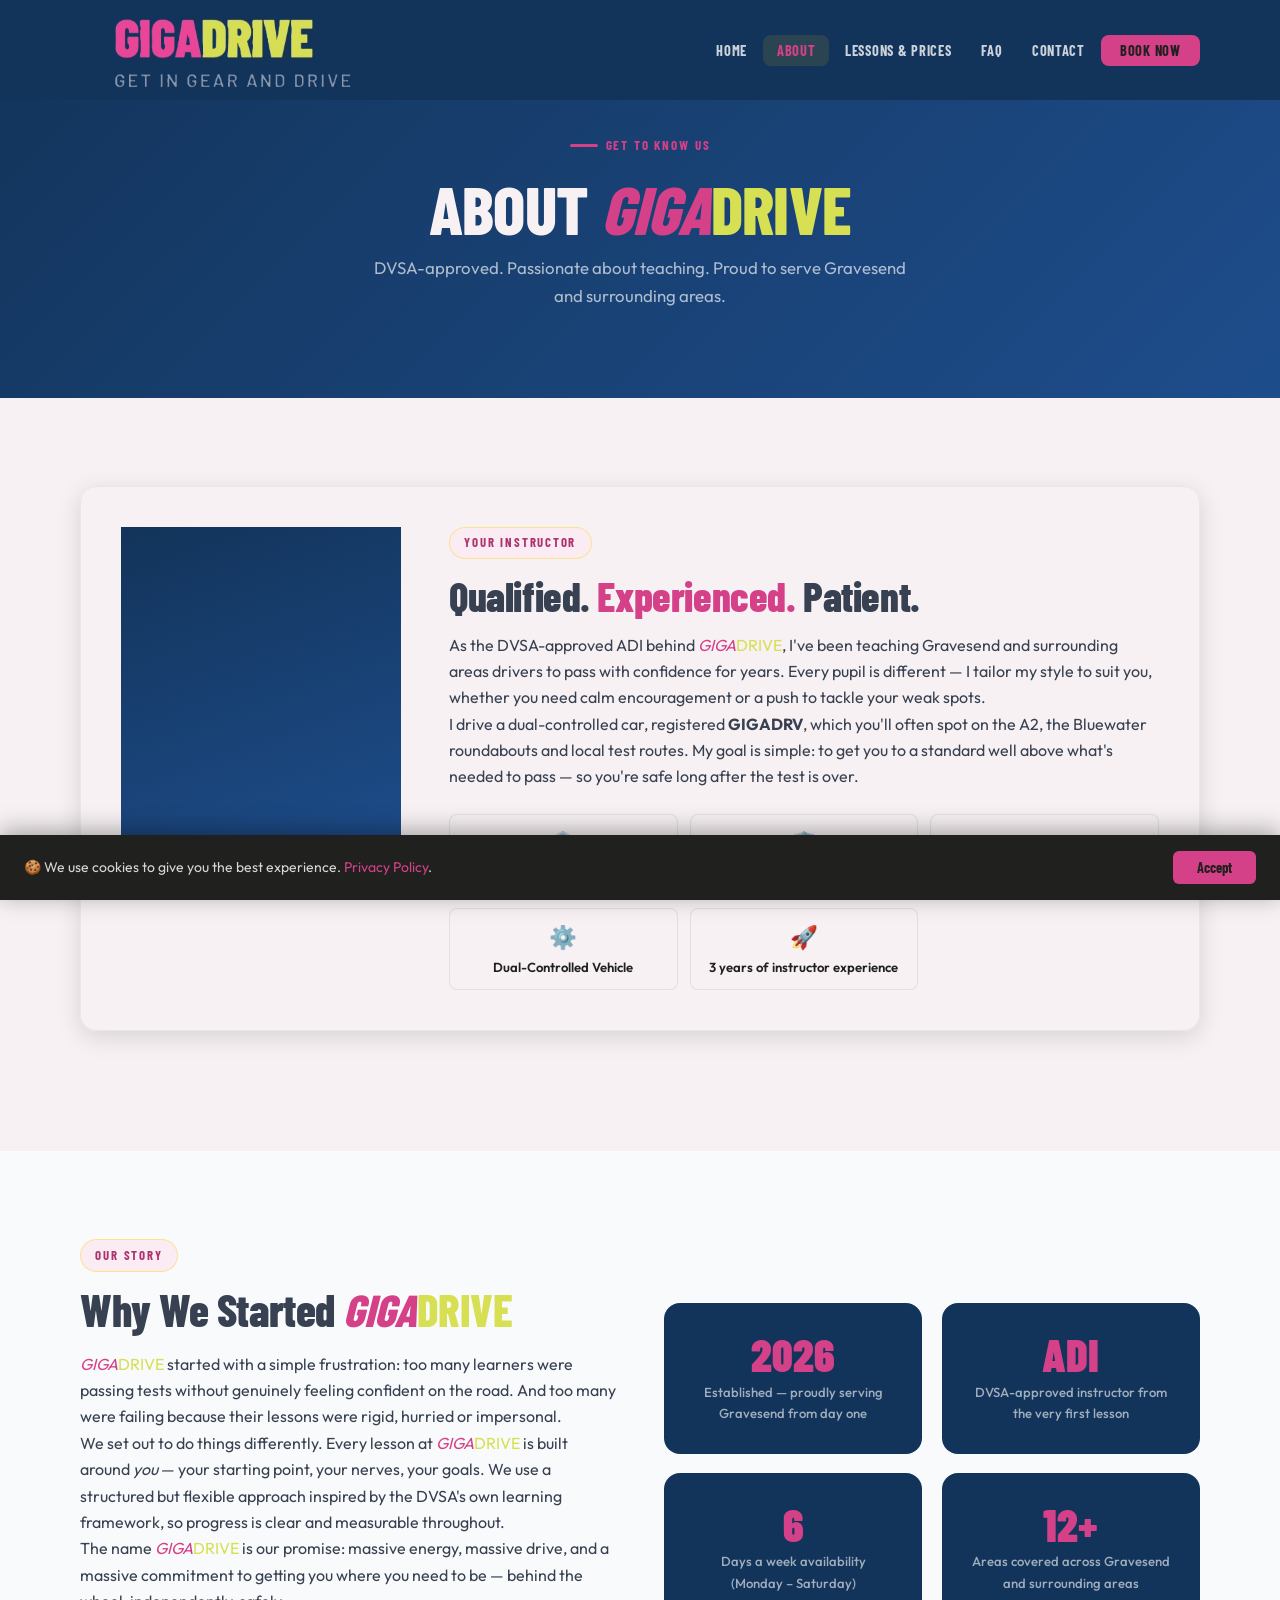
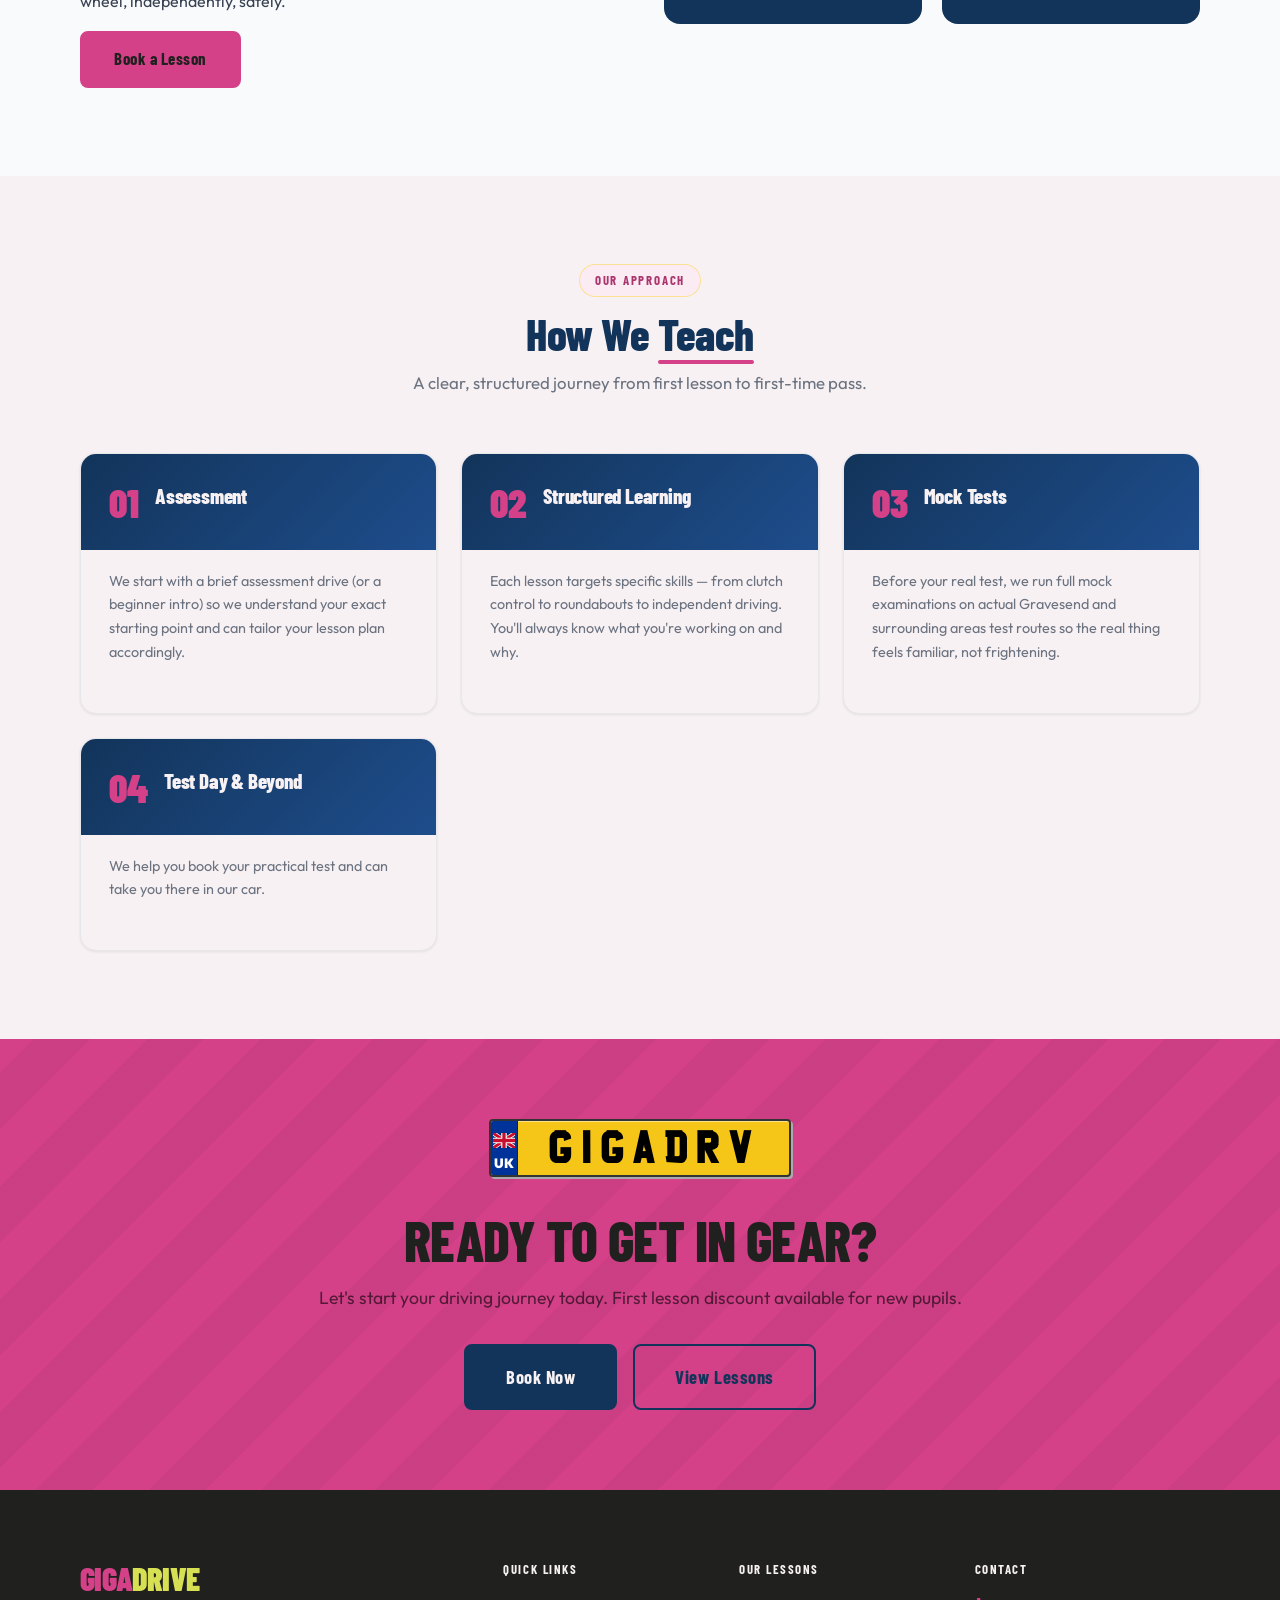
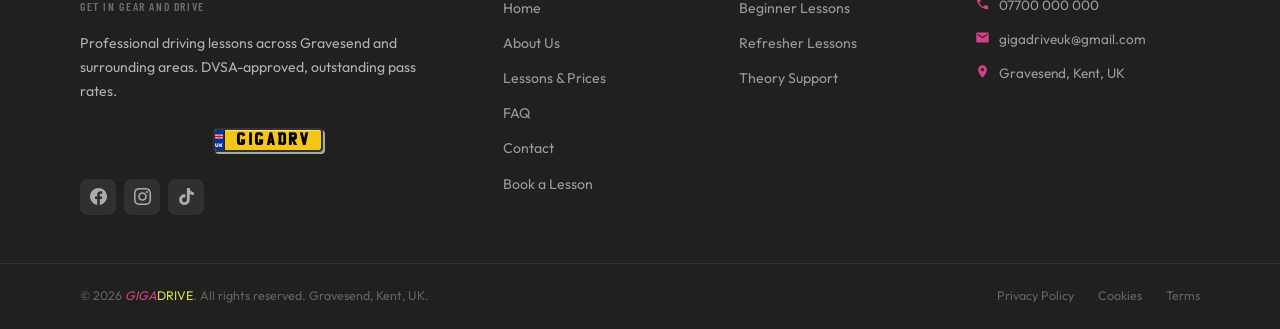
==== about.html @ 9de572c6 "Update OG image and refresh brand variables Replace the site's Open Graph image with a new square lo" ====
<!DOCTYPE html>
<html lang="en-GB">
<head>
  <meta charset="UTF-8" />
  <meta name="viewport" content="width=device-width, initial-scale=1.0" />
  <meta name="description" content="About GIGADRIVE — meet your DVSA-approved driving instructor and discover our patient, personalised approach to lessons across Gravesend and surrounding areas." />
  <meta property="og:type"        content="website" />
  <meta property="og:title"       content="Meet Your Driving Instructor | GIGADRIVE" />
  <meta property="og:description" content="Meet your DVSA-approved driving instructor and learn about our patient, personalised approach to lessons across Gravesend and surrounding areas." />
  <meta property="og:image"       content="https://www.gigadrive.co.uk/images/Open-Graph_2-Square Logo.jpg" />
  <meta property="og:url"         content="https://www.gigadrive.co.uk/about.html" />
  <meta name="twitter:card"       content="summary_large_image" />
  <title>Meet Your Driving Instructor | GIGADRIVE</title>
  <link rel="icon" type="image/x-icon" href="images/GD_32x32.ico" />
  <link rel="stylesheet" href="css/variables.css" />
  <link rel="stylesheet" href="css/fonts.css" />
  <link rel="stylesheet" href="css/style.css" />
  <script type="application/ld+json">
  {
    "@context": "https://schema.org",
    "@type": "LocalBusiness",
    "@id": "https://www.gigadrive.co.uk/#business",
    "name": "GIGADRIVE",
    "url": "https://www.gigadrive.co.uk",
    "mainEntityOfPage": "https://www.gigadrive.co.uk/about.html",
    "description": "DVSA-approved driving lessons across Gravesend and surrounding areas.",
    "logo": "https://www.gigadrive.co.uk/images/logo3.png",
    "image": "https://www.gigadrive.co.uk/images/og-image.jpg",
    "telephone": "+447700000000",
    "email": "gigadriveuk@gmail.com",
    "address": {
      "@type": "PostalAddress",
      "addressLocality": "Gravesend",
      "addressRegion": "Kent",
      "addressCountry": "GB"
    },
    "areaServed": [
      "Gravesend", "Northfleet", "Swanscombe", "Ebbsfleet", "Dartford",
      "Longfield", "Meopham", "Cobham", "Higham", "Strood", "Rochester", "Chatham"
    ],
    "sameAs": [
      "https://www.facebook.com/GIGADRIVEUK",
      "https://www.instagram.com/GIGADRIVEUK",
      "https://www.tiktok.com/@GIGADRIVEUK"
    ]
  }
  </script>
</head>
<body>

<!-- NAVIGATION -->
<div id="site-header"></div>

<!-- PAGE HERO -->
<section class="page-hero" aria-labelledby="page-h1">
  <div class="wrap page-hero-inner">
    <div class="hero-eyebrow">Get To Know Us</div>
    <h1 id="page-h1">About <em class="accent">GIGA</em><span class="drive">DRIVE</span></h1>
    <p class="page-hero-sub">DVSA-approved. Passionate about teaching. Proud to serve Gravesend and surrounding areas.</p>
  </div>
</section>

<!-- INSTRUCTOR SECTION -->
<section class="section" aria-labelledby="instructor-h2">
  <div class="wrap">
    <div class="instructor-card reveal">

      <!-- Photo placeholder — replace src with your actual photo -->
      <div class="instructor-photo">
        <img src="images/profilepicture.jpg" alt="GIGADRIVE instructor" onerror="this.style.display='none'" />
        <!-- <div class="instructor-photo-placeholder" aria-hidden="true">
          <svg viewBox="0 0 24 24"><path d="M12 12c2.21 0 4-1.79 4-4s-1.79-4-4-4-4 1.79-4 4 1.79 4 4 4zm0 2c-2.67 0-8 1.34-8 4v2h16v-2c0-2.66-5.33-4-8-4z"/></svg>
        </div> -->
      </div>

      <div class="instructor-copy">
        <div class="section-label">Your Instructor</div>
        <h2 id="instructor-h2">Qualified. <span class="accent">Experienced.</span> Patient.</h2>
        <p>
          As the DVSA-approved ADI behind <em class="accent">GIGA</em><span class="drive">DRIVE</span>, I've been teaching Gravesend and surrounding areas drivers
          to pass with confidence for years. Every pupil is different — I tailor my style
          to suit you, whether you need calm encouragement or a push to tackle your weak spots.
        </p>
        <p>
          I drive a dual-controlled car, registered <strong>GIGADRV</strong>, which you'll often
          spot on the A2, the Bluewater roundabouts and local test routes. My goal is simple:
          to get you to a standard well above what's needed to pass — so you're safe long after
          the test is over.
        </p>

        <div class="quals-grid">
          <div class="qual-badge">
            <span class="qual-icon">🏛️</span>
            <span>DVSA Registered ADI</span>
          </div>
          <div class="qual-badge">
            <span class="qual-icon">🛡️</span>
            <span>Enhanced DBS Checked</span>
          </div>
          <div class="qual-badge">
            <span class="qual-icon">🚗</span>
            <span>Manual Lessons</span>
          </div>
          <div class="qual-badge">
            <span class="qual-icon">⚙️</span>
            <span>Dual-Controlled Vehicle</span>
          </div>
          <div class="qual-badge">
            <span class="qual-icon">🚀</span>
            <span>3 years of instructor experience</span>
          </div>
        </div>
      </div>

    </div>
  </div>
</section>

<!-- OUR STORY -->
<section class="section section--alt" aria-labelledby="story-h2">
  <div class="wrap story-grid">

    <div class="story-copy reveal">
      <div class="section-label">Our Story</div>
      <h2 id="story-h2">Why We Started <span class="ul"><em class="accent">GIGA</em><span class="drive">DRIVE</span></span></h2>
      <p>
        <em class="accent">GIGA</em><span class="drive">DRIVE</span> started with a simple frustration: too many learners were passing tests
        without genuinely feeling confident on the road. And too many were failing because
        their lessons were rigid, hurried or impersonal.
      </p>
      <p>
        We set out to do things differently. Every lesson at <em class="accent">GIGA</em><span class="drive">DRIVE</span> is built around
        <em>you</em> — your starting point, your nerves, your goals. We use a structured
        but flexible approach inspired by the DVSA's own learning framework, so progress
        is clear and measurable throughout.
      </p>
      <p>
        The name <em class="accent">GIGA</em><span class="drive">DRIVE</span> is our promise: massive energy, massive drive, and a massive
        commitment to getting you where you need to be — behind the wheel, independently,
        safely.
      </p>
      <a href="contact.html" class="btn btn-accent" style="margin-top:1rem;">Book a Lesson</a>
    </div>

    <div class="story-stats reveal">
      <div class="stat-item">
        <div class="stat-num">2026</div>
        <div class="stat-lbl">Established — proudly serving Gravesend from day one</div>
      </div>
      <div class="stat-item">
        <div class="stat-num">ADI</div>
        <div class="stat-lbl">DVSA-approved instructor from the very first lesson</div>
      </div>
      <div class="stat-item">
        <div class="stat-num">6</div>
        <div class="stat-lbl">Days a week availability</div>
        <div class="stat-lbl">(Monday – Saturday)</div>
      </div>
      <div class="stat-item">
        <div class="stat-num">12+</div>
        <div class="stat-lbl">Areas covered across Gravesend and surrounding areas</div>
      </div>
    </div>

  </div>
</section>

<!-- APPROACH -->
<section class="section" aria-labelledby="approach-h2">
  <div class="wrap">
    <div class="section-head">
      <div class="section-label">Our Approach</div>
      <h2 class="section-title" id="approach-h2">How We <span class="ul">Teach</span></h2>
      <p class="section-sub">A clear, structured journey from first lesson to first-time pass.</p>
    </div>

    <div class="cards-grid">
      <div class="card reveal">
        <div class="card-top">
          <div class="card-num">01</div>
          <h3>Assessment</h3>
        </div>
        <div class="card-body">
          <p>We start with a brief assessment drive (or a beginner intro) so we understand your exact starting point and can tailor your lesson plan accordingly.</p>
        </div>
      </div>
      <div class="card reveal">
        <div class="card-top">
          <div class="card-num">02</div>
          <h3>Structured Learning</h3>
        </div>
        <div class="card-body">
          <p>Each lesson targets specific skills — from clutch control to roundabouts to independent driving. You'll always know what you're working on and why.</p>
        </div>
      </div>
      <div class="card reveal">
        <div class="card-top">
          <div class="card-num">03</div>
          <h3>Mock Tests</h3>
        </div>
        <div class="card-body">
          <p>Before your real test, we run full mock examinations on actual Gravesend and surrounding areas test routes so the real thing feels familiar, not frightening.</p>
        </div>
      </div>
      <div class="card reveal">
        <div class="card-top">
          <div class="card-num">04</div>
          <h3>Test Day &amp; Beyond</h3>
        </div>
        <div class="card-body">
          <p>We help you book your practical test and can take you there in our car.</p>
        </div>
      </div>
    </div>
  </div>
</section>

<!-- CTA BAND -->
<section class="cta-band" aria-labelledby="cta-h2">
  <div class="wrap cta-band-inner">
    <div class="cta-band-plate">
      <div class="plate plate--lg" aria-label="GIGADRV"><span class="plate-num">GIGADRV</span></div>
    </div>
    <h2 id="cta-h2">Ready to Get In Gear?</h2>
    <p>Let's start your driving journey today. First lesson discount available for new pupils.</p>
    <div class="cta-band-actions">
      <a href="contact.html" class="btn btn-primary btn-lg">Book Now</a>
      <a href="lessons.html" class="btn btn-outline-dark btn-lg">View Lessons</a>
    </div>
  </div>
</section>

<!-- FOOTER -->
<div id="site-footer"></div>

<script src="js/shared-layout.js"></script>
<script src="js/main.js"></script>
</body>
</html>
---- css/variables.css ----
/* ================================================================
   GIGADRIVE — THEME CONFIGURATION
   ================================================================
   ✏️  TO CHANGE THE COLOUR SCHEME: edit the values in :root below.
   🖼️  TO ADD A LOGO: see the LOGO section — drop your file into
       images/ and update the <img> src in each HTML page.
   Two ready-made alternate themes are commented out at the bottom.
   ================================================================ */

/* ================================================================
   BRAND PALETTE  —  from client consultation
   ================================================================
   Primary Colours 
   Hot Pink      #d44189   PANTONE 213 C
   Navy Blue     #12345a   PANTONE 295 C
   Chartreuse    #d7df52   PANTONE 389 C
   
   Secondary Colours
   Pink          #d283a8   PANTONE 680 C
   Orange        #ee7530   PANTONE 1655 C
   Aqua          #6dd1e3   PANTONE 305 C
   Black         #20201e   PANTONE Black 7 C
   White         #f7f1f3   PANTONE 11-4201 TPG
   ================================================================ */

:root {
  --c-primary:        #12345A;   /* Midnight Navy — navbar, hero, dark sections, buttons, cards, forms, headings */
  --c-primary-mid:    #1E4D8C;   /* Mid Navy — hero slash, card gradient end, page-hero gradient end, btn hover */
  --c-primary-light:  #2468B0;   /* Light Navy — default links, form focus border, price card hover border */

  --c-accent:         #d44189;   /* Hot Pink "GIGA" — wordmarks, buttons, icons, badges, trust strip, CTA band, stats, checkmarks, hover colours */
  --c-accent-dark:    #AA346D;   /* Dark Pink — btn hover, link hover, section-label text, FAQ hover */
  --c-accent-pale:    #FBECF3;   /* Pale Pink — section-label bg, social hashtag block bg */

  --c-accent-2:       #d7df52;   /* Lime Yellow — "DRIVE" in nav & footer wordmarks only */
  --c-accent-2-dark:  #ACB242;   /* Dark Lime Yellow — reserved for future use */
  --c-accent-2-pale:  #FBFCEE;   /* Pale Lime Yellow — reserved for future use */

  --c-white:          #f7f1f3;   /* Warm White — body bg, text on dark sections, hero headings, form inputs, card backgrounds */
  --c-dark:           #20201e;   /* Charcoal Black — text on accent bg, icon fills, CTA heading, form input text, legal headings */
  --c-body:           #374151;   /* Slate Grey — default paragraph text, price list items, legal body copy */
  --c-muted:          #6B7280;   /* Cool Grey — subtitles, descriptions, placeholders, FAQ answers, testimonial location */
  --c-border:         #E5E7EB;   /* Silver — all card, input, table, FAQ and section divider borders */
  --c-surface:        #F9FAFB;   /* Ghost White — alternating section bg (section--alt), FAQ question hover */
  --c-surface-2:      #F0F2F5;   /* Off White — reserved, not currently used in style.css */

  --c-success:        #16A34A;   /* Emerald Green — price list feature checkmarks (✓) */
  --c-danger:         #DC2626;   /* Crimson Red — reserved, not currently used in style.css */

  /* Social brand colours */
  --c-facebook:       #1877F2;   /* .sc-facebook card hover border & shadow */
  --c-instagram:      #E1306C;   /* .sc-instagram card hover border & shadow */
  --c-tiktok:         #010101;   /* .sc-tiktok card (border overridden to #69C9D0 teal) */
  --c-youtube:        #FF0000;   /* .sc-youtube card hover border & shadow */
  --c-twitter:        #000000;   /* .sc-twitter card (border overridden to #555) */

  /* Both fonts are now loaded locally from css/fonts.css — no Google Fonts dependency. */

  /* ────────────────────────────────────────────────────────────
     TYPOGRAPHY
     Barlow Condensed: headings  — bold, punchy, modern
     Barlow:           body copy — clean and highly readable
     ──────────────────────────────────────────────────────────── */
  --font-head: 'Barlow Condensed', 'Impact', sans-serif;
  --font-body: 'Outfit', 'Segoe UI', sans-serif;

  /* ────────────────────────────────────────────────────────────
     LOGO CONFIGURATION
     1. Add your logo file to the images/ folder
     2. In each HTML file, replace the text logo block with:
        <img src="images/logo.svg" alt="GIGADRIVE" class="site-logo" />
     3. Adjust --logo-h below to fit your logo perfectly
     4. If you increase --logo-h, also increase --nav-h (in LAYOUT
        below) to match — otherwise the logo will be clipped by
        the navbar.
     Tip: SVG or PNG with transparent background works best.
     ──────────────────────────────────────────────────────────── */
  --logo-h:        150px;  /* Navbar logo max-height  */
  --logo-footer-h: 38px;   /* Footer logo max-height  */

  /* ────────────────────────────────────────────────────────────
     LAYOUT
     ──────────────────────────────────────────────────────────── */
  --max-w:       1160px;
  --nav-h:       100px;
  --radius:      8px;
  --radius-lg:   16px;
  --radius-pill: 999px;
  --ease:        0.28s ease;

  /* ────────────────────────────────────────────────────────────
     SHADOWS
     ──────────────────────────────────────────────────────────── */
  --sh-xs: 0 1px 3px rgba(0,0,0,0.08);
  --sh-sm: 0 2px 10px rgba(0,0,0,0.10);
  --sh-md: 0 6px 24px rgba(0,0,0,0.13);
  --sh-lg: 0 18px 56px rgba(0,0,0,0.18);
  --sh-glow: 0 0 0 4px rgba(212,65,137,0.30);

  /* ────────────────────────────────────────────────────────────
     UK NUMBER PLATE  —  GIGADRV
     ──────────────────────────────────────────────────────────── */
  --plate-bg:     #FDFD00;   /* Plate Yellow — BS AU 145e rear plate background */
  --plate-txt:    #000000;   /* Jet Black — plate characters and text */
  --plate-border: #000000;   /* Jet Black — plate outer border */
  
  /* For the authentic UK plate font, purchase "Charles Wright" and
     add it via css/fonts.css, then change the value below:
     --plate-font: 'CharlesWright', 'Arial Black', sans-serif;     */
  --plate-font:   'UKNumberPlate', 'Arial Black', sans-serif;
}

/* ──────────────────────────────────────────────────────────────
   ALTERNATE THEME A — Racing Red
   Uncomment block to activate:
   ──────────────────────────────────────────────────────────── */
/*
:root {
  --c-primary:        #1A0000;
  --c-primary-mid:    #7B0000;
  --c-primary-light:  #C62828;
  --c-accent:         #C43B75;
  --c-accent-dark:    #982C58;
}
*/

/* ──────────────────────────────────────────────────────────────
   ALTERNATE THEME B — British Racing Green
   ──────────────────────────────────────────────────────────── */
/*
:root {
  --c-primary:        #0A1F0F;
  --c-primary-mid:    #1B5E20;
  --c-primary-light:  #388E3C;
  --c-accent:         #C43B75;
  --c-accent-dark:    #982C58;
}
*/
---- css/fonts.css ----
/* ================================================================
   GIGADRIVE — CUSTOM FONT DECLARATIONS
   ================================================================
   To use the authentic UK number plate font (Charles Wright),
   purchase the font and place the files in the fonts/ folder,
   then uncomment the @font-face block below.
   ================================================================ */

/* Body font — Outfit Variable (local font file) */
@font-face {
  font-family: 'Outfit';
  src: url('fonts/Outfit-VariableFont_wght.ttf') format('truetype');
  font-weight: 100 900;
  font-style: normal;
  font-display: swap;
}

/* Heading font — Barlow Condensed SemiBold (local font file) */
@font-face {
  font-family: 'Barlow Condensed';
  src: url('fonts/BarlowCondensed-SemiBold.ttf') format('truetype');
  font-weight: 600;
  font-style: normal;
  font-display: swap;
}

/* Heading font — Barlow Condensed Bold (local font file) */
@font-face {
  font-family: 'Barlow Condensed';
  src: url('fonts/BarlowCondensed-Bold.ttf') format('truetype');
  font-weight: 700;
  font-style: normal;
  font-display: swap;
}

/* Heading font — Barlow Condensed ExtraBold (local font file) */
@font-face {
  font-family: 'Barlow Condensed';
  src: url('fonts/BarlowCondensed-ExtraBold.ttf') format('truetype');
  font-weight: 800;
  font-style: normal;
  font-display: swap;
}

/* Heading font — Barlow Condensed Black (local font file) */
@font-face {
  font-family: 'Barlow Condensed';
  src: url('fonts/BarlowCondensed-Black.ttf') format('truetype');
  font-weight: 900;
  font-style: normal;
  font-display: swap;
}

/* Plate font — UKNumberPlate (local font file) */
@font-face {
  font-family: 'UKNumberPlate';
  src: url('fonts/UKNumberPlate.ttf') format('truetype');
  font-weight: normal;
  font-display: swap;
}

/*
@font-face {
  font-family: 'CharlesWright';
  src: url('../fonts/CharlesWright-Bold.woff2') format('woff2'),
       url('../fonts/CharlesWright-Bold.woff')  format('woff');
  font-weight: 700 900;
  font-display: swap;
}
*/
/* After adding the font, update variables.css:
   --plate-font: 'CharlesWright', 'Arial Black', sans-serif;
*/
---- css/style.css ----
/* ================================================================
   GIGADRIVE — MAIN STYLESHEET
   All colours, fonts and sizes reference css/variables.css
   ================================================================ */

/* ── Reset & Base ─────────────────────────────────────────────── */
*, *::before, *::after { box-sizing: border-box; margin: 0; padding: 0; }
html  { scroll-behavior: smooth; font-size: 16px; }
body  {
  font-family: var(--font-body);
  font-size: 1rem;
  color: var(--c-body);
  background: var(--c-white);
  line-height: 1.65;
  -webkit-font-smoothing: antialiased;
}
img   { display: block; max-width: 100%; height: auto; }
a     { color: var(--c-primary-light); text-decoration: none; transition: color var(--ease); }
a:hover { color: var(--c-accent-dark); }
ul    { list-style: none; }
button { font-family: var(--font-body); cursor: pointer; }

/* ── Layout helpers ───────────────────────────────────────────── */
.wrap {
  max-width: var(--max-w);
  margin: 0 auto;
  padding: 0 1.25rem;
}
.section      { padding: 5.5rem 0; }
.section--alt { background: var(--c-surface); }
.section--dark {
  background: var(--c-primary);
  color: var(--c-white);
}

.section-label {
  display: inline-block;
  font-family: var(--font-head);
  font-weight: 700;
  font-size: 0.8rem;
  letter-spacing: 0.14em;
  text-transform: uppercase;
  color: var(--c-accent-dark);
  background: var(--c-accent-pale);
  border: 1px solid rgba(255,208,0,0.4);
  padding: 0.3rem 0.9rem;
  border-radius: var(--radius-pill);
  margin-bottom: 0.85rem;
}
.section--dark .section-label {
  background: rgba(255,208,0,0.15);
  color: var(--c-accent);
  border-color: rgba(255,208,0,0.3);
}

.section-head { text-align: center; margin-bottom: 3.5rem; }

h1,h2,h3,h4 {
  font-family: var(--font-head);
  font-weight: 800;
  line-height: 1.1;
  letter-spacing: -0.01em;
}
.section-title {
  font-size: clamp(2rem, 4vw, 2.75rem);
  color: var(--c-primary);
  margin-bottom: 0.65rem;
}
.section--dark .section-title { color: var(--c-white); }
.section-sub {
  font-size: 1.05rem;
  color: var(--c-muted);
  max-width: 560px;
  margin: 0 auto;
}
.section--dark .section-sub { color: rgba(255,255,255,0.65); }

/* underline accent */
.section-title span.ul {
  position: relative;
  white-space: nowrap;
}
.section-title span.ul::after {
  content: '';
  display: block;
  position: absolute;
  left: 0; bottom: -4px;
  width: 100%; height: 4px;
  background: var(--c-accent);
  border-radius: 2px;
}

/* ── Buttons ──────────────────────────────────────────────────── */
.btn {
  display: inline-flex;
  align-items: center;
  gap: 0.5rem;
  font-family: var(--font-head);
  font-weight: 700;
  font-size: 1.05rem;
  letter-spacing: 0.03em;
  padding: 0.8rem 2rem;
  border-radius: var(--radius);
  border: 2px solid transparent;
  transition: all var(--ease);
  white-space: nowrap;
}
.btn-accent {
  background: var(--c-accent);
  color: var(--c-dark);
  border-color: var(--c-accent);
}
.btn-accent:hover {
  background: var(--c-accent-dark);
  border-color: var(--c-accent-dark);
  color: var(--c-white);
  transform: translateY(-2px);
  box-shadow: var(--sh-md);
}
.btn-primary {
  background: var(--c-primary);
  color: var(--c-white);
  border-color: var(--c-primary);
}
.btn-primary:hover {
  background: var(--c-primary-mid);
  border-color: var(--c-primary-mid);
  color: var(--c-white);
  transform: translateY(-2px);
  box-shadow: var(--sh-md);
}
.btn-outline-white {
  background: transparent;
  color: var(--c-white);
  border-color: rgba(255,255,255,0.6);
}
.btn-outline-white:hover {
  background: var(--c-white);
  border-color: var(--c-white);
  color: var(--c-primary);
  transform: translateY(-2px);
}
.btn-outline-dark {
  background: transparent;
  color: var(--c-primary);
  border-color: var(--c-primary);
}
.btn-outline-dark:hover {
  background: var(--c-primary);
  color: var(--c-white);
  transform: translateY(-2px);
}
.btn-lg { padding: 1rem 2.5rem; font-size: 1.15rem; }
.btn-full { width: 100%; justify-content: center; }

/* ── Site logo image ──────────────────────────────────────────── */
.site-logo        { max-height: var(--logo-h); width: auto; object-fit: contain; }
.site-logo--footer{ max-height: var(--logo-footer-h); }

/* ── UK Number Plate ──────────────────────────────────────────── */
.plate {
  display: inline-flex;
  align-items: stretch;
  gap: 0;
  white-space: nowrap;
  background: #F5C518; /* UK rear plate yellow */
  color: #000;
  font-family: var(--plate-font);
  font-weight: 700;
  letter-spacing: 0.12em;
  border: 2px solid #333;
  border-radius: 4px;
  box-shadow: 2px 2px 0 #aaa, inset 0 1px 0 rgba(255,255,255,0.5);
  position: relative;
  overflow: hidden;
  user-select: none;
  text-transform: uppercase;
}
/* Left UK badge strip — Union Jack SVG background + UK text */
.plate::before {
  content: 'UK';
  white-space: pre;
  display: flex;
  flex-direction: column;
  align-items: center;
  justify-content: flex-end;
  font-family: var(--font-body);
  font-size: 0.3em;
  font-weight: 900;
  letter-spacing: 0;
  line-height: 1.4;
  background-color: #003399;
  background-image: url("data:image/svg+xml,<svg xmlns='http://www.w3.org/2000/svg' viewBox='0 0 60 40'><rect width='60' height='40' fill='%23012169'/><path d='M0,0 60,40M60,0 0,40' stroke='%23fff' stroke-width='12'/><path d='M0,0 60,40M60,0 0,40' stroke='%23C8102E' stroke-width='8'/><path d='M30,0V40M0,20H60' stroke='%23fff' stroke-width='15'/><path d='M30,0V40M0,20H60' stroke='%23C8102E' stroke-width='9'/></svg>");
  background-repeat: no-repeat;
  background-size: 85% auto;
  background-position: center 30%;
  color: #fff;
  width: 2em;
  align-self: stretch;
  padding: 0.1em 0.1em 0.15em;
  flex-shrink: 0;
  text-align: center;
  text-shadow: none;
  border-right: 1px solid #222;
}
.plate-num {
  padding: 0.1em 0.65em;
  font-size: inherit;
  line-height: 1;
}
.plate--lg { font-size: 2.8rem; letter-spacing: 0.16em; }
.plate--md { font-size: 1.65rem; letter-spacing: 0.14em; }
.plate--sm { font-size: 1.05rem;  letter-spacing: 0.12em; }

/* ================================================================
   NAVIGATION
   ================================================================ */
.navbar {
  position: fixed;
  inset: 0 0 auto 0;
  z-index: 900;
  height: var(--nav-h);
  background: var(--c-primary);
  transition: background var(--ease), box-shadow var(--ease);
}
.navbar.is-scrolled {
  background: rgba(11,31,58,0.97);
  backdrop-filter: blur(12px);
  box-shadow: 0 2px 20px rgba(0,0,0,0.3);
}
.nav-inner {
  height: 100%;
  display: flex;
  align-items: center;
  justify-content: space-between;
  gap: 1rem;
}
/* Logo area */
.nav-brand {
  display: flex;
  align-items: center;
  gap: 0.6rem;
  text-decoration: none;
  flex-shrink: 0;
}
/* Text logo (shown when no image is set) */
.nav-wordmark {
  font-family: var(--font-head);
  font-weight: 900;
  font-size: 1.7rem;
  letter-spacing: -0.02em;
  color: var(--c-white);
  line-height: 1;
}
.nav-wordmark em {
  font-style: normal;
  color: var(--c-accent);
}
.nav-wordmark span {
  color: var(--c-accent-2);
}
.drive {
  color: var(--c-accent-2);
}
.nav-tagline {
  display: block;
  font-size: 0.58rem;
  font-weight: 600;
  letter-spacing: 0.12em;
  text-transform: uppercase;
  color: rgba(255,255,255,0.5);
  margin-top: 1px;
}
/* Nav links */
.nav-links {
  display: flex;
  align-items: center;
  gap: 0.15rem;
}
.nav-links a {
  font-family: var(--font-head);
  font-weight: 700;
  font-size: 0.9rem;
  letter-spacing: 0.05em;
  text-transform: uppercase;
  color: rgba(255,255,255,0.78);
  padding: 0.45rem 0.85rem;
  border-radius: var(--radius);
  transition: all var(--ease);
}
.nav-links a:hover,
.nav-links a.active {
  color: var(--c-accent);
  background: rgba(255,208,0,0.1);
}
.nav-book {
  background: var(--c-accent) !important;
  color: var(--c-dark) !important;
  padding: 0.45rem 1.2rem !important;
}
.nav-book:hover {
  background: var(--c-accent-dark) !important;
  color: var(--c-white) !important;
}
/* Hamburger */
.nav-burger {
  display: none;
  flex-direction: column;
  justify-content: center;
  gap: 5px;
  margin-left: auto;
  flex-shrink: 0;
  background: none;
  border: none;
  padding: 0.4rem;
  cursor: pointer;
}
.nav-burger span {
  display: block;
  width: 24px;
  height: 2px;
  background: var(--c-white);
  border-radius: 2px;
  transition: all var(--ease);
}
/* Mobile drawer */
.nav-drawer {
  display: none;
  flex-direction: column;
  position: fixed;
  top: var(--nav-h);
  left: 0; right: 0;
  background: var(--c-primary);
  padding: 1rem 1.25rem 1.5rem;
  z-index: 899;
  box-shadow: var(--sh-lg);
  gap: 0.25rem;
}
.nav-drawer.is-open { display: flex; }
.nav-drawer a {
  font-family: var(--font-head);
  font-weight: 700;
  font-size: 1.1rem;
  letter-spacing: 0.05em;
  text-transform: uppercase;
  color: rgba(255,255,255,0.85);
  padding: 0.7rem 1rem;
  border-radius: var(--radius);
  transition: all var(--ease);
}
.nav-drawer a:hover { background: rgba(255,208,0,0.12); color: var(--c-accent); }
.nav-drawer .nav-book { background: var(--c-accent) !important; color: var(--c-dark) !important; margin-top: 0.5rem; text-align: center; }

/* ================================================================
   HERO
   ================================================================ */
.hero {
  min-height: 100vh;
  padding-top: var(--nav-h);
  background: var(--c-primary);
  position: relative;
  display: flex;
  align-items: center;
  overflow: hidden;
}
/* Diagonal accent slash */
.hero::after {
  content: '';
  position: absolute;
  right: -5%;
  top: 0; bottom: 0;
  width: 55%;
  background: var(--c-primary-mid);
  clip-path: polygon(12% 0, 100% 0, 100% 100%, 0% 100%);
  z-index: 0;
}
.hero-inner {
  position: relative;
  z-index: 2;
  display: grid;
  grid-template-columns: 1fr 1fr;
  gap: 3rem;
  align-items: center;
}
.hero-copy {}
.hero-eyebrow {
  display: inline-flex;
  align-items: center;
  gap: 0.5rem;
  font-family: var(--font-head);
  font-weight: 700;
  font-size: 0.82rem;
  letter-spacing: 0.14em;
  text-transform: uppercase;
  color: var(--c-accent);
  margin-bottom: 1rem;
}
.hero-eyebrow::before {
  content: '';
  display: block;
  width: 28px;
  height: 3px;
  background: var(--c-accent);
  border-radius: 2px;
}
.hero-h1 {
  font-family: var(--font-head);
  font-size: clamp(3rem, 6vw, 5.5rem);
  font-weight: 900;
  color: var(--c-white);
  line-height: 0.96;
  letter-spacing: -0.02em;
  margin-bottom: 0.6rem;
  text-transform: uppercase;
}
.accent { color: var(--c-accent); }
.hero-h1 .accent { color: var(--c-accent); }
.hero-slogan {
  font-family: var(--font-head);
  font-size: clamp(1rem, 2vw, 1.35rem);
  font-weight: 600;
  color: rgba(255,255,255,0.6);
  letter-spacing: 0.08em;
  text-transform: uppercase;
  margin-bottom: 1.5rem;
}
.hero-desc {
  font-size: 1.05rem;
  color: rgba(255,255,255,0.75);
  line-height: 1.75;
  margin-bottom: 2rem;
  max-width: 480px;
}
.hero-actions {
  display: flex;
  gap: 1rem;
  flex-wrap: wrap;
  margin-bottom: 2.5rem;
}
.hero-stats {
  display: flex;
  gap: 2rem;
  flex-wrap: wrap;
  padding-top: 2rem;
  border-top: 1px solid rgba(255,255,255,0.12);
}
.hero-stat-num {
  display: block;
  font-family: var(--font-head);
  font-size: 2rem;
  font-weight: 900;
  color: var(--c-accent);
  line-height: 1;
}
.hero-stat-lbl {
  font-size: 0.78rem;
  text-transform: uppercase;
  letter-spacing: 0.08em;
  color: rgba(255,255,255,0.5);
}
/* Hero right panel */
.hero-panel {
  background: rgba(255,255,255,0.04);
  border: 1px solid rgba(255,255,255,0.1);
  border-radius: var(--radius-lg);
  padding: 2.5rem;
  backdrop-filter: blur(6px);
  box-shadow: var(--sh-lg);
}
.hero-panel-title {
  font-family: var(--font-head);
  font-size: 0.8rem;
  font-weight: 700;
  letter-spacing: 0.12em;
  text-transform: uppercase;
  color: rgba(255,255,255,0.45);
  margin-bottom: 1.25rem;
  text-align: center;
}
.hero-plate-wrap {
  text-align: center;
  margin-bottom: 1.75rem;
}
.plate-caption {
  margin-top: 0.75rem;
  font-size: 0.85rem;
  color: rgba(255,255,255,0.45);
  letter-spacing: 0.04em;
}
.hero-benefits {
  display: flex;
  flex-direction: column;
  gap: 0.65rem;
}
.hero-benefit {
  display: flex;
  align-items: center;
  gap: 0.75rem;
  font-size: 0.95rem;
  color: rgba(255,255,255,0.8);
}
.hero-benefit-icon {
  width: 28px;
  height: 28px;
  background: rgba(255,208,0,0.15);
  border: 1px solid rgba(255,208,0,0.3);
  border-radius: 6px;
  display: flex;
  align-items: center;
  justify-content: center;
  flex-shrink: 0;
  font-size: 0.85rem;
}

/* ================================================================
   TRUST STRIP
   ================================================================ */
.trust-strip {
  background: var(--c-accent);
  padding: 0.9rem 0;
}
.trust-strip-inner {
  display: flex;
  align-items: center;
  justify-content: center;
  gap: 2.5rem;
  flex-wrap: wrap;
}
.trust-item {
  display: flex;
  align-items: center;
  gap: 0.5rem;
  font-family: var(--font-head);
  font-weight: 700;
  font-size: 0.9rem;
  letter-spacing: 0.04em;
  color: var(--c-dark);
  text-transform: uppercase;
}
.trust-item svg {
  width: 18px;
  height: 18px;
  fill: var(--c-primary);
  flex-shrink: 0;
}

/* ================================================================
   WHY GIGADRIVE
   ================================================================ */
.why-grid {
  display: grid;
  grid-template-columns: 1fr 1fr;
  gap: 4rem;
  align-items: center;
}
.why-copy h2 {
  font-size: clamp(2rem, 4vw, 2.75rem);
  color: var(--c-primary);
  margin-bottom: 0.75rem;
}
.why-copy .lead {
  font-size: 1.1rem;
  color: var(--c-body);
  margin-bottom: 2rem;
  line-height: 1.75;
}
.why-list {
  display: flex;
  flex-direction: column;
  gap: 1rem;
}
.why-item {
  display: flex;
  align-items: flex-start;
  gap: 1rem;
  padding: 1rem 1.25rem;
  background: var(--c-white);
  border: 1px solid var(--c-border);
  border-radius: var(--radius);
  transition: all var(--ease);
  box-shadow: var(--sh-xs);
}
.why-item:hover {
  border-color: var(--c-accent);
  box-shadow: var(--sh-sm), 0 0 0 2px rgba(255,208,0,0.15);
  transform: translateX(4px);
}
.why-icon {
  width: 42px;
  height: 42px;
  min-width: 42px;
  background: var(--c-accent);
  border-radius: var(--radius);
  display: flex;
  align-items: center;
  justify-content: center;
}
.why-icon svg { width: 20px; height: 20px; fill: var(--c-dark); }
.why-item h4 {
  font-size: 1rem;
  font-weight: 700;
  color: var(--c-primary);
  margin-bottom: 0.2rem;
}
.why-item p { font-size: 0.88rem; color: var(--c-muted); line-height: 1.55; }

/* Area coverage card */
.area-card {
  background: var(--c-primary);
  border-radius: var(--radius-lg);
  padding: 2.5rem;
  color: var(--c-white);
  box-shadow: var(--sh-lg);
}
.area-card h3 {
  font-size: 1.6rem;
  color: var(--c-white);
  margin-bottom: 0.4rem;
}
.area-card .sub {
  font-size: 0.88rem;
  color: rgba(255,255,255,0.55);
  margin-bottom: 1.5rem;
  display: flex;
  align-items: center;
  gap: 0.6rem;
}
.area-tags {
  display: flex;
  flex-wrap: wrap;
  gap: 0.5rem;
  margin-bottom: 1.75rem;
}
.area-tag {
  background: rgba(255,208,0,0.15);
  color: var(--c-accent);
  border: 1px solid rgba(255,208,0,0.25);
  padding: 0.3rem 0.8rem;
  border-radius: var(--radius-pill);
  font-family: var(--font-head);
  font-weight: 700;
  font-size: 0.82rem;
  letter-spacing: 0.04em;
}

/* ================================================================
   SERVICES / LESSON CARDS
   ================================================================ */
.cards-grid {
  display: grid;
  grid-template-columns: repeat(auto-fill, minmax(280px, 1fr));
  gap: 1.5rem;
}
.card {
  background: var(--c-white);
  border: 1px solid var(--c-border);
  border-radius: var(--radius-lg);
  overflow: hidden;
  transition: all var(--ease);
  box-shadow: var(--sh-xs);
  display: flex;
  flex-direction: column;
}
.card:hover {
  transform: translateY(-6px);
  box-shadow: var(--sh-lg);
  border-color: var(--c-accent);
}
.card-top {
  background: linear-gradient(135deg, var(--c-primary) 0%, var(--c-primary-mid) 100%);
  padding: 1.75rem 1.75rem 1.25rem;
  display: flex;
  align-items: flex-start;
  gap: 1rem;
}
.card-icon {
  width: 52px;
  height: 52px;
  min-width: 52px;
  background: var(--c-accent);
  border-radius: var(--radius);
  display: flex;
  align-items: center;
  justify-content: center;
}
.card-icon svg { width: 26px; height: 26px; fill: var(--c-dark); }
.card-top h3 {
  font-size: 1.3rem;
  color: var(--c-white);
  margin-top: 0.2rem;
}
.card-body {
  padding: 1.25rem 1.75rem 1.75rem;
  flex: 1;
  display: flex;
  flex-direction: column;
}
.card-body p { color: var(--c-muted); font-size: 0.9rem; line-height: 1.65; flex: 1; margin-bottom: 1.25rem; }
.card-link {
  font-family: var(--font-head);
  font-weight: 700;
  font-size: 0.88rem;
  letter-spacing: 0.06em;
  text-transform: uppercase;
  color: var(--c-accent-dark);
  display: inline-flex;
  align-items: center;
  gap: 0.4rem;
  transition: gap var(--ease);
}
.card:hover .card-link { gap: 0.7rem; }

/* ================================================================
   PRICING
   ================================================================ */
.pricing-grid {
  display: grid;
  grid-template-columns: repeat(auto-fill, minmax(270px, 1fr));
  gap: 1.5rem;
  align-items: start;
}
.price-card {
  background: var(--c-white);
  border: 2px solid var(--c-border);
  border-radius: var(--radius-lg);
  padding: 2rem;
  transition: all var(--ease);
  position: relative;
}
.price-card:hover { box-shadow: var(--sh-md); border-color: var(--c-primary-light); transform: translateY(-4px); }
.price-card.is-featured {
  border-color: var(--c-accent);
  box-shadow: var(--sh-md), var(--sh-glow);
  transform: scale(1.03);
}
.price-badge {
  position: absolute;
  top: 0; left: 50%;
  transform: translate(-50%, -50%);
  background: var(--c-accent);
  color: var(--c-dark);
  font-family: var(--font-head);
  font-weight: 800;
  font-size: 0.72rem;
  letter-spacing: 0.1em;
  text-transform: uppercase;
  padding: 0.25rem 1rem;
  border-radius: var(--radius-pill);
  white-space: nowrap;
}
.price-card h3 { font-size: 1.4rem; color: var(--c-primary); margin-bottom: 0.25rem; }
.price-amount {
  font-family: var(--font-head);
  font-size: 2.8rem;
  font-weight: 900;
  color: var(--c-primary);
  line-height: 1;
  margin: 0.75rem 0 0.2rem;
}
.price-amount sub { font-size: 1rem; font-weight: 500; color: var(--c-muted); vertical-align: baseline; }
.price-desc { font-size: 0.88rem; color: var(--c-muted); margin-bottom: 1.5rem; line-height: 1.5; }
.price-list { margin-bottom: 1.75rem; }
.price-list li {
  padding: 0.45rem 0;
  font-size: 0.88rem;
  color: var(--c-body);
  border-bottom: 1px solid var(--c-border);
  display: flex;
  align-items: center;
  gap: 0.5rem;
}
.price-list li:last-child { border: none; }
.price-list li::before { content: '✓'; color: var(--c-success); font-weight: 700; flex-shrink: 0; }

/* ================================================================
   TESTIMONIALS
   ================================================================ */
.testimonials-grid {
  display: grid;
  grid-template-columns: repeat(auto-fill, minmax(300px, 1fr));
  gap: 1.5rem;
}
.testi-card {
  background: rgba(255,255,255,0.06);
  border: 1px solid rgba(255,255,255,0.1);
  border-radius: var(--radius-lg);
  padding: 1.75rem;
  transition: all var(--ease);
}
.testi-card:hover {
  background: rgba(255,255,255,0.1);
  border-color: rgba(255,208,0,0.4);
  transform: translateY(-4px);
}
.testi-stars { color: var(--c-accent); font-size: 1.1rem; letter-spacing: 2px; margin-bottom: 1rem; }
.testi-quote {
  font-style: italic;
  color: rgba(255,255,255,0.82);
  line-height: 1.75;
  margin-bottom: 1.25rem;
  font-size: 0.95rem;
}
.testi-author { display: flex; align-items: center; gap: 0.75rem; }
.testi-avatar {
  width: 42px; height: 42px;
  background: var(--c-accent);
  border-radius: 50%;
  display: flex; align-items: center; justify-content: center;
  font-family: var(--font-head);
  font-weight: 800;
  font-size: 0.95rem;
  color: var(--c-dark);
  flex-shrink: 0;
}
.testi-name { display: block; font-family: var(--font-head); font-weight: 700; color: var(--c-white); font-size: 0.95rem; }
.testi-loc  { font-size: 0.78rem; color: rgba(255,255,255,0.45); }

/* ================================================================
   SOCIAL MEDIA
   ================================================================ */
.social-cards {
  display: flex;
  justify-content: center;
  gap: 1.25rem;
  flex-wrap: wrap;
  margin-bottom: 3rem;
}
.social-card {
  display: flex;
  flex-direction: column;
  align-items: center;
  gap: 0.55rem;
  padding: 1.5rem 1.75rem;
  background: var(--c-white);
  border: 1.5px solid var(--c-border);
  border-radius: var(--radius-lg);
  min-width: 120px;
  transition: all var(--ease);
  text-decoration: none;
}
.social-card svg { width: 34px; height: 34px; }
.social-card span { font-family: var(--font-head); font-weight: 700; font-size: 0.85rem; color: var(--c-dark); letter-spacing: 0.03em; }
.social-card:hover { transform: translateY(-6px); box-shadow: var(--sh-lg); }
.social-card.sc-facebook:hover  { border-color: var(--c-facebook);  box-shadow: 0 8px 28px rgba(24,119,242,0.25); }
.social-card.sc-instagram:hover { border-color: var(--c-instagram); box-shadow: 0 8px 28px rgba(225,48,108,0.25); }
.social-card.sc-tiktok:hover    { border-color: #69C9D0;             box-shadow: 0 8px 28px rgba(105,201,208,0.25); }
.social-card.sc-youtube:hover   { border-color: var(--c-youtube);   box-shadow: 0 8px 28px rgba(255,0,0,0.25); }
.social-card.sc-twitter:hover   { border-color: #555;               box-shadow: 0 8px 28px rgba(0,0,0,0.15); }

.social-hashtag-block {
  text-align: center;
  background: var(--c-accent-pale);
  border: 1px solid rgba(255,208,0,0.35);
  border-radius: var(--radius-lg);
  padding: 2rem;
  max-width: 560px;
  margin: 0 auto;
}
.hashtag-pill {
  display: inline-block;
  background: var(--c-accent);
  color: var(--c-dark);
  font-family: var(--font-head);
  font-weight: 900;
  font-size: 1.5rem;
  padding: 0.4rem 1.5rem;
  border-radius: var(--radius-pill);
  margin-bottom: 0.75rem;
  letter-spacing: 0.02em;
}
.social-hashtag-block p { font-size: 0.9rem; color: var(--c-body); }

/* ================================================================
   CTA BAND
   ================================================================ */
.cta-band {
  background: var(--c-accent);
  padding: 5rem 0;
  text-align: center;
  position: relative;
  overflow: hidden;
}
.cta-band::before {
  content: '';
  position: absolute;
  inset: 0;
  background: repeating-linear-gradient(
    -45deg,
    transparent,
    transparent 40px,
    rgba(0,0,0,0.04) 40px,
    rgba(0,0,0,0.04) 80px
  );
}
.cta-band-inner { position: relative; z-index: 1; }
.cta-band h2 {
  font-size: clamp(2rem, 5vw, 3.5rem);
  color: var(--c-dark);
  margin-bottom: 0.75rem;
  text-transform: uppercase;
}
.cta-band p { font-size: 1.1rem; color: rgba(0,0,0,0.6); margin-bottom: 2rem; }
.cta-band-actions { display: flex; justify-content: center; gap: 1rem; flex-wrap: wrap; }
.cta-band-plate { display: flex; justify-content: center; margin-bottom: 2rem; }

/* ================================================================
   PAGE HERO (inner pages)
   ================================================================ */
.page-hero {
  background: linear-gradient(135deg, var(--c-primary) 0%, var(--c-primary-mid) 100%);
  padding: calc(var(--nav-h) + 3.5rem) 0 4rem;
  text-align: center;
}
.page-hero h1 {
  font-size: clamp(2.2rem, 5vw, 3.5rem);
  color: var(--c-white);
  text-transform: uppercase;
  margin-bottom: 0.6rem;
}
.page-hero .sub {
  font-size: 1.05rem;
  color: rgba(255,255,255,0.65);
  max-width: 540px;
  margin: 0 auto 1rem;
}
.breadcrumb {
  display: flex;
  align-items: center;
  justify-content: center;
  gap: 0.5rem;
  font-size: 0.82rem;
  color: rgba(255,255,255,0.4);
}
.breadcrumb a { color: var(--c-accent); }

/* ================================================================
   FORMS
   ================================================================ */
.form-row { display: grid; grid-template-columns: 1fr 1fr; gap: 1rem; }
.form-group { margin-bottom: 1.1rem; }
.form-group label {
  display: block;
  font-family: var(--font-head);
  font-weight: 700;
  font-size: 0.88rem;
  letter-spacing: 0.04em;
  text-transform: uppercase;
  color: var(--c-primary);
  margin-bottom: 0.4rem;
}
.form-ctrl {
  width: 100%;
  padding: 0.7rem 1rem;
  font-family: var(--font-body);
  font-size: 0.95rem;
  color: var(--c-dark);
  background: var(--c-white);
  border: 1.5px solid var(--c-border);
  border-radius: var(--radius);
  transition: all var(--ease);
  outline: none;
}
.form-ctrl:focus { border-color: var(--c-primary-light); box-shadow: 0 0 0 3px rgba(30,77,140,0.12); }
.form-ctrl::placeholder { color: var(--c-muted); }
textarea.form-ctrl { resize: vertical; min-height: 120px; }
select.form-ctrl  { appearance: none; background-image: url("data:image/svg+xml,%3Csvg xmlns='http://www.w3.org/2000/svg' width='12' height='8' viewBox='0 0 12 8'%3E%3Cpath fill='%236B7280' d='M6 8L0 0h12z'/%3E%3C/svg%3E"); background-repeat: no-repeat; background-position: right 1rem center; padding-right: 2.5rem; }

/* ================================================================
   ACCORDION / FAQ
   ================================================================ */
.faq-list { display: flex; flex-direction: column; gap: 0.6rem; max-width: 760px; margin: 0 auto; }
.faq-item { border: 1.5px solid var(--c-border); border-radius: var(--radius); overflow: hidden; }
.faq-q {
  display: flex;
  align-items: center;
  justify-content: space-between;
  padding: 1.1rem 1.4rem;
  cursor: pointer;
  font-family: var(--font-head);
  font-weight: 700;
  font-size: 1rem;
  color: var(--c-primary);
  background: var(--c-white);
  transition: background var(--ease);
  gap: 1rem;
}
.faq-q:hover, .faq-item.open .faq-q { background: var(--c-surface); color: var(--c-accent-dark); }
.faq-toggle {
  width: 26px; height: 26px; min-width: 26px;
  background: var(--c-accent);
  border-radius: 50%;
  display: flex; align-items: center; justify-content: center;
  font-size: 1.1rem; font-weight: 900;
  color: var(--c-dark);
  transition: transform var(--ease);
}
.faq-item.open .faq-toggle { transform: rotate(45deg); }
.faq-a {
  display: none;
  padding: 0 1.4rem 1.1rem;
  font-size: 0.9rem;
  color: var(--c-muted);
  line-height: 1.75;
  border-top: 1px solid var(--c-border);
  padding-top: 1rem;
}
.faq-item.open .faq-a { display: block; }

/* ================================================================
   CONTACT PAGE
   ================================================================ */
.contact-grid { display: grid; grid-template-columns: 1fr 1.4fr; gap: 3rem; align-items: start; }
.contact-info {
  background: var(--c-primary);
  border-radius: var(--radius-lg);
  padding: 2.5rem;
  color: var(--c-white);
}
.contact-info h3 { font-size: 1.6rem; color: var(--c-white); margin-bottom: 0.3rem; }
.contact-info .sub { color: rgba(255,255,255,0.5); font-size: 0.88rem; margin-bottom: 2rem; }
.contact-detail { display: flex; align-items: flex-start; gap: 1rem; margin-bottom: 1.5rem; }
.contact-det-icon {
  width: 40px; height: 40px; min-width: 40px;
  background: rgba(255,208,0,0.15);
  border: 1px solid rgba(255,208,0,0.25);
  border-radius: var(--radius);
  display: flex; align-items: center; justify-content: center;
}
.contact-det-icon svg { width: 18px; height: 18px; fill: var(--c-accent); }
.contact-detail strong { display: block; font-family: var(--font-head); font-weight: 700; color: var(--c-white); margin-bottom: 0.15rem; font-size: 0.95rem; }
.contact-detail span { font-size: 0.88rem; color: rgba(255,255,255,0.6); line-height: 1.55; }
.contact-form-wrap {
  background: var(--c-white);
  border: 1px solid var(--c-border);
  border-radius: var(--radius-lg);
  padding: 2.5rem;
  box-shadow: var(--sh-md);
  min-width: 0;
}
.contact-form-wrap h3 { font-size: 1.6rem; color: var(--c-primary); margin-bottom: 0.25rem; }
.contact-form-wrap .sub { font-size: 0.88rem; color: var(--c-muted); margin-bottom: 1.75rem; }

/* ================================================================
   ABOUT PAGE
   ================================================================ */
.instructor-card {
  display: grid;
  grid-template-columns: 300px 1fr;
  gap: 0;
  background: var(--c-white);
  border: 1px solid var(--c-border);
  border-radius: var(--radius-lg);
  overflow: hidden;
  box-shadow: var(--sh-md);
  margin-bottom: 2rem;
}
.instructor-photo {
  background: linear-gradient(160deg, var(--c-primary) 0%, var(--c-primary-mid) 100%);
  min-height: 340px;
  display: flex;
  align-items: center;
  justify-content: center;
  font-size: 5rem;
  color: rgba(255,255,255,0.25);
  flex-direction: column;
  gap: 0.5rem;
  padding: 1.5rem;
  text-align: center;
}
.instructor-photo img { width: 100%; height: 100%; object-fit: cover; }
.instructor-photo .placeholder-text { font-size: 0.8rem; color: rgba(255,255,255,0.35); font-family: var(--font-body); }
.instructor-info { padding: 2.5rem; }
.instructor-info h3 { font-size: 2rem; color: var(--c-primary); margin-bottom: 0.2rem; }
.badge-row { display: flex; gap: 0.5rem; flex-wrap: wrap; margin: 0.75rem 0 1.25rem; }
.badge {
  display: inline-block;
  padding: 0.25rem 0.75rem;
  border-radius: var(--radius-pill);
  font-family: var(--font-head);
  font-weight: 700;
  font-size: 0.75rem;
  letter-spacing: 0.06em;
  text-transform: uppercase;
}
.badge-primary   { background: var(--c-primary); color: var(--c-white); }
.badge-accent    { background: var(--c-accent); color: var(--c-dark); }
.badge-outline   { border: 1.5px solid var(--c-primary); color: var(--c-primary); }

/* ================================================================
   FOOTER
================================================================ */
.footer {
  background: var(--c-dark);
  color: rgba(255,255,255,0.65);
  padding: 4.5rem 0 0;
}
.footer-grid {
  display: grid;
  grid-template-columns: 2fr 1fr 1fr 1.2fr;
  gap: 3rem;
  margin-bottom: 3rem;
}
.footer-brand .wordmark {
  font-family: var(--font-head);
  font-weight: 900;
  font-size: 2rem;
  color: var(--c-white);
  letter-spacing: -0.02em;
  text-transform: uppercase;
  line-height: 1;
  margin-bottom: 0.2rem;
}
.footer-brand .wordmark em { font-style: normal; color: var(--c-accent); }
.footer-brand .wordmark span { color: var(--c-accent-2); }
.footer-brand .slogan {
  font-size: 0.72rem;
  font-family: var(--font-head);
  font-weight: 600;
  letter-spacing: 0.14em;
  text-transform: uppercase;
  color: rgba(255,255,255,0.35);
  margin-bottom: 1rem;
}
.footer-brand p { font-size: 0.88rem; line-height: 1.7; margin-bottom: 1.5rem; }
.footer-plate-row { margin-bottom: 1.5rem; text-align: center; }
.footer-socials { display: flex; gap: 0.5rem; flex-wrap: wrap; }
.footer-social-link {
  width: 36px; height: 36px;
  background: rgba(255,255,255,0.07);
  border-radius: var(--radius);
  display: flex; align-items: center; justify-content: center;
  transition: all var(--ease);
  color: rgba(255,255,255,0.6);
  text-decoration: none;
}
.footer-social-link:hover { background: var(--c-accent); color: var(--c-dark); transform: translateY(-2px); }
.footer-social-link svg { width: 17px; height: 17px; fill: currentColor; }

.footer-col h4 {
  font-family: var(--font-head);
  font-weight: 700;
  font-size: 0.8rem;
  letter-spacing: 0.12em;
  text-transform: uppercase;
  color: var(--c-white);
  margin-bottom: 1.1rem;
}
.footer-col ul li { margin-bottom: 0.55rem; }
.footer-col ul a { color: rgba(255,255,255,0.55); font-size: 0.88rem; transition: color var(--ease), padding var(--ease); }
.footer-col ul a:hover { color: var(--c-accent); padding-left: 4px; }
.footer-contact-row {
  display: flex; align-items: flex-start;
  gap: 0.6rem; margin-bottom: 0.75rem;
  font-size: 0.85rem; color: rgba(255,255,255,0.55);
}
.footer-contact-row svg { width: 15px; height: 15px; fill: var(--c-accent); margin-top: 2px; flex-shrink: 0; }

.footer-bottom {
  border-top: 1px solid rgba(255,255,255,0.07);
  padding: 1.4rem 0;
}
.footer-bottom-inner { display: flex; align-items: center; justify-content: space-between; gap: 1rem; flex-wrap: wrap; }
.footer-bottom p   { font-size: 0.78rem; color: rgba(255,255,255,0.3); }
.footer-bottom-links { display: flex; gap: 1.5rem; }
.footer-bottom-links a { font-size: 0.78rem; color: rgba(255,255,255,0.3); transition: color var(--ease); }
.footer-bottom-links a:hover { color: var(--c-accent); }

/* ================================================================
   RESPONSIVE
   ================================================================ */
@media (max-width: 1024px) {
  .footer-grid { grid-template-columns: 1fr 1fr; }
  .why-grid    { grid-template-columns: 1fr; }
}
@media (max-width: 880px) {
  .section { padding: 4rem 0; }
  .hero::after { display: none; }
  .hero-inner { grid-template-columns: 1fr; text-align: center; }
  .hero-eyebrow { justify-content: center; }
  .hero-desc { margin: 0 auto 2rem; }
  .hero-actions { justify-content: center; }
  .hero-stats { justify-content: center; }
  .nav-links  { display: none; }
  .nav-burger { display: flex; }
  .contact-grid { grid-template-columns: 1fr; }
  .instructor-card { grid-template-columns: 1fr; }
  .instructor-info { padding: 1.5rem; }
  .form-row { grid-template-columns: 1fr; }
  .footer-grid { grid-template-columns: 1fr; gap: 2rem; }
  .footer-bottom-inner { flex-direction: column; text-align: center; }
  .plate--lg { font-size: 1.7rem; }
  .trust-strip-inner { gap: 1rem; }
}
@media (max-width: 880px) and (min-aspect-ratio: 1/1) {
  .nav-links  { display: none; }
  .nav-burger { display: flex; }
}
@media (max-width: 480px) {
  .pricing-grid { grid-template-columns: 1fr; }
  .price-card.is-featured { transform: none; }
  .social-cards { gap: 0.75rem; }
  .social-card  { min-width: 90px; padding: 1.1rem 1rem; }
  .hero-h1      { font-size: 2.6rem; }
}

/* ================================================================
   UTILITY / MISC
   ================================================================ */
.text-center { text-align: center; }
.text-accent  { color: var(--c-accent); }
.mt-1 { margin-top: 1rem; }
.mt-2 { margin-top: 2rem; }
.mb-1 { margin-bottom: 1rem; }
.reveal { opacity: 0; transform: translateY(22px); transition: opacity 0.55s ease, transform 0.55s ease; }
.reveal.is-visible { opacity: 1; transform: none; }

/* ================================================================
   PAGE HERO (inner pages)
   ================================================================ */
.page-hero {
  background: linear-gradient(135deg, var(--c-primary) 0%, var(--c-primary-mid) 100%);
  padding: 8rem 0 4rem;
  text-align: center;
}
.page-hero-inner { max-width: 780px; margin: 0 auto; }
.page-hero h1 { font-size: clamp(2.4rem, 6vw, 4.2rem); color: var(--c-white); margin-bottom: 0.5rem; }
.page-hero-sub { font-size: 1.05rem; color: rgba(255,255,255,0.65); max-width: 560px; margin: 0 auto 1.5rem; }
.page-hero-jump { display: flex; flex-wrap: wrap; gap: 0.6rem; justify-content: center; margin-top: 1.5rem; }

/* ================================================================
   LESSON PAGES
   ================================================================ */
.lesson-section { scroll-margin-top: 80px; }
.lesson-grid {
  display: grid;
  grid-template-columns: 1fr 380px;
  gap: 3.5rem;
  align-items: start;
}
.lesson-grid--rev { direction: rtl; }
.lesson-grid--rev > * { direction: ltr; }
.lesson-copy h2 { font-size: clamp(1.9rem, 4vw, 2.8rem); color: var(--c-dark); margin-bottom: 0.8rem; }
.lesson-copy h3 { font-family: var(--font-head); font-size: 1.15rem; font-weight: 700; color: var(--c-primary); margin: 1.5rem 0 0.6rem; text-transform: uppercase; letter-spacing: 0.04em; }
.lesson-badge { display: inline-block; background: var(--c-accent); color: var(--c-dark); font-family: var(--font-head); font-weight: 800; font-size: 0.75rem; letter-spacing: 0.08em; text-transform: uppercase; padding: 0.2rem 0.7rem; border-radius: 4px; margin-bottom: 0.7rem; }
.feature-list { list-style: none; padding: 0; margin: 0; }
.feature-list li { padding: 0.45rem 0 0.45rem 1.5rem; position: relative; font-size: 0.95rem; color: var(--c-body); border-bottom: 1px solid rgba(0,0,0,0.06); }
.feature-list li::before { content: '✓'; position: absolute; left: 0; color: var(--c-accent); font-weight: 800; }
.lesson-info-card { background: var(--c-primary); color: var(--c-white); border-radius: var(--radius-lg); padding: 2rem; }
.lesson-info-card > .plate { display: flex; width: max-content; margin-left: auto; margin-right: auto; }
.lesson-info-card h4 { font-family: var(--font-head); font-weight: 800; font-size: 1.1rem; text-transform: uppercase; letter-spacing: 0.05em; color: var(--c-accent); margin-bottom: 1.2rem; }
.info-row { font-size: 0.88rem; color: rgba(255,255,255,0.7); padding: 0.55rem 0; border-bottom: 1px solid rgba(255,255,255,0.08); line-height: 1.5; }
.info-row strong { color: var(--c-white); }

/* ================================================================
   ABOUT PAGE
   ================================================================ */
.instructor-card {
  display: grid;
  grid-template-columns: 280px 1fr;
  gap: 3rem;
  align-items: start;
  background: var(--c-light);
  border-radius: var(--radius-lg);
  padding: 2.5rem;
}
.instructor-photo { position: relative; }
.instructor-photo img { width: 100%; border-radius: var(--radius); object-fit: cover; aspect-ratio: 3/4; display: block; }
.instructor-photo-placeholder {
  width: 100%;
  aspect-ratio: 3/4;
  background: var(--c-primary);
  border-radius: var(--radius);
  display: flex;
  align-items: center;
  justify-content: center;
}
.instructor-photo-placeholder svg { width: 80px; height: 80px; fill: rgba(255,255,255,0.2); }
.instructor-copy h2 { font-size: clamp(1.8rem, 4vw, 2.6rem); margin-bottom: 0.8rem; }
.quals-grid { display: grid; grid-template-columns: repeat(3, 1fr); gap: 0.75rem; margin-top: 1.5rem; }
.qual-badge { background: var(--c-white); border: 1px solid rgba(0,0,0,0.08); border-radius: var(--radius); padding: 0.8rem; text-align: center; font-size: 0.82rem; font-weight: 600; color: var(--c-dark); line-height: 1.4; }
.qual-badge .qual-icon { font-size: 1.4rem; display: block; margin-bottom: 0.3rem; }

.story-grid { display: grid; grid-template-columns: 1fr 1fr; gap: 3rem; align-items: center; }
.story-copy h2 { font-size: clamp(1.9rem, 4vw, 2.8rem); margin-bottom: 1rem; }
.story-stats { display: grid; grid-template-columns: 1fr 1fr; gap: 1.2rem; }
.stat-item { background: var(--c-primary); border-radius: var(--radius-lg); padding: 1.8rem 1.4rem; text-align: center; }
.stat-num { display: block; font-family: var(--font-head); font-size: 2.8rem; font-weight: 900; color: var(--c-accent); line-height: 1; margin-bottom: 0.3rem; }
.stat-lbl { font-size: 0.82rem; color: rgba(255,255,255,0.6); font-weight: 500; }

.card-num { font-family: var(--font-head); font-size: 2.5rem; font-weight: 900; color: var(--c-accent); line-height: 1; margin-bottom: 0.5rem; }

/* ================================================================
   CONTACT PAGE
   ================================================================ */
.contact-grid {
  display: grid;
  grid-template-columns: 1fr 1.4fr;
  gap: 4rem;
  align-items: start;
  min-width: 0;
}
.contact-info { background: var(--c-primary); border-radius: var(--radius-lg); padding: 2.5rem; min-width: 0; }
.contact-info h2 { color: var(--c-white); font-size: 1.8rem; margin-bottom: 1.5rem; }
.contact-detail { display: flex; align-items: flex-start; gap: 1.1rem; margin-bottom: 1.8rem; padding-bottom: 1.8rem; border-bottom: 1px solid rgba(255,255,255,0.08); }
.contact-detail:last-of-type { border-bottom: none; }
.contact-detail-icon { width: 44px; height: 44px; background: rgba(255,208,0,0.12); border-radius: 10px; display: flex; align-items: center; justify-content: center; flex-shrink: 0; }
.contact-detail-icon svg { width: 22px; height: 22px; fill: var(--c-accent); }
.contact-detail h4 { font-family: var(--font-head); font-size: 0.9rem; font-weight: 800; text-transform: uppercase; letter-spacing: 0.05em; color: var(--c-accent); margin-bottom: 0.3rem; }
.contact-detail a { color: var(--c-white); font-weight: 600; text-decoration: none; }
.contact-detail a:hover { color: var(--c-accent); }
.contact-detail p { color: rgba(255,255,255,0.55); font-size: 0.85rem; margin: 0.15rem 0 0; }
.contact-plate-row { display: flex; align-items: center; justify-content: center; gap: 1rem; margin-top: 1.5rem; flex-wrap: wrap; }
.contact-plate-row p { color: rgba(255,255,255,0.5); font-size: 0.82rem; }

.contact-form-wrap h2 { font-size: 1.8rem; margin-bottom: 0.4rem; }

.form-row { display: grid; grid-template-columns: 1fr 1fr; gap: 1rem; }
.form-group { display: flex; flex-direction: column; margin-bottom: 1.1rem; }
.form-group label { font-size: 0.85rem; font-weight: 600; color: var(--c-dark); margin-bottom: 0.4rem; }
.form-group label span { color: var(--c-accent); }
.form-group input,
.form-group select,
.form-group textarea {
  width: 100%;
  border: 2px solid var(--c-border);
  border-radius: var(--radius);
  padding: 0.75rem 1rem;
  font-size: 0.95rem;
  font-family: var(--font-body);
  color: var(--c-dark);
  background: var(--c-white);
  transition: border-color 0.2s;
  outline: none;
}
.form-group input:focus,
.form-group select:focus,
.form-group textarea:focus { border-color: var(--c-primary); }
.form-group textarea { resize: vertical; min-height: 110px; }
.form-group--checkbox { flex-direction: row; align-items: flex-start; gap: 0.7rem; }
.form-group--checkbox input { width: 18px; height: 18px; flex-shrink: 0; margin-top: 2px; accent-color: var(--c-primary); cursor: pointer; }
.form-group--checkbox label { font-size: 0.82rem; color: var(--c-muted); font-weight: 400; margin: 0; }
.form-group--checkbox label a { color: var(--c-primary); }
.btn-full { width: 100%; }
.form-success { background: #d1fae5; border: 1px solid #10b981; border-radius: var(--radius); padding: 1rem 1.2rem; font-size: 0.9rem; color: #065f46; margin-top: 1rem; }
.form-error   { background: #fee2e2; border: 1px solid #ef4444; border-radius: var(--radius); padding: 1rem 1.2rem; font-size: 0.9rem; color: #991b1b; margin-top: 1rem; }
.field-error  { color: #dc2626; font-size: 0.8rem; margin-top: 0.3rem; display: block; }
input.input--invalid, select.input--invalid, textarea.input--invalid { border-color: #ef4444 !important; }

.map-placeholder {
  width: 100%;
  height: 350px;
  border-radius: var(--radius-lg);
  border: 0;
  margin-top: 1.5rem;
  display: block;
  overflow: hidden;
  box-shadow: var(--sh-md);
}
.map-placeholder-inner { text-align: center; color: var(--c-muted); }
.map-placeholder-inner svg { width: 48px; height: 48px; fill: var(--c-muted); margin-bottom: 0.8rem; }
.map-placeholder-inner h3 { margin-bottom: 0.4rem; color: var(--c-muted); }
.map-placeholder-inner p { font-size: 0.88rem; max-width: 300px; margin: 0 auto; }

/* ================================================================
   LEGAL / PRIVACY PAGE
   ================================================================ */
.legal-wrap { max-width: 860px; margin: 0 auto; }
.legal-nav { display: flex; flex-wrap: wrap; gap: 0.5rem; margin-bottom: 3rem; padding-bottom: 1.5rem; border-bottom: 2px solid var(--c-border); }
.legal-nav a { font-family: var(--font-head); font-weight: 700; font-size: 0.9rem; text-transform: uppercase; letter-spacing: 0.05em; color: var(--c-primary); text-decoration: none; padding: 0.4rem 1rem; background: var(--c-light); border-radius: 6px; transition: background 0.2s, color 0.2s; }
.legal-nav a:hover { background: var(--c-primary); color: var(--c-white); }
.legal-section { margin-bottom: 4rem; padding-bottom: 4rem; border-bottom: 1px solid var(--c-border); scroll-margin-top: 90px; }
.legal-section:last-child { border-bottom: none; }
.legal-section h2 { font-size: clamp(1.8rem, 4vw, 2.6rem); color: var(--c-dark); margin-bottom: 0.3rem; }
.legal-section h3 { font-family: var(--font-head); font-size: 1.05rem; font-weight: 800; text-transform: uppercase; letter-spacing: 0.04em; color: var(--c-primary); margin: 1.8rem 0 0.6rem; }
.legal-section p { color: var(--c-body); line-height: 1.8; margin-bottom: 1rem; }
.legal-section ul { padding-left: 1.4rem; margin-bottom: 1rem; }
.legal-section ul li { color: var(--c-body); line-height: 1.8; margin-bottom: 0.3rem; }
.legal-section a { color: var(--c-primary); }
.legal-table { width: 100%; border-collapse: collapse; font-size: 0.88rem; margin: 1rem 0 2rem; }
.legal-table th, .legal-table td { padding: 0.75rem 1rem; text-align: left; border: 1px solid var(--c-border); }
.legal-table th { background: var(--c-primary); color: var(--c-white); font-family: var(--font-head); font-weight: 700; text-transform: uppercase; letter-spacing: 0.04em; font-size: 0.82rem; }
.legal-table tr:nth-child(even) { background: var(--c-light); }

/* ================================================================
   CONTACT INFO additional (overriding existing partial rules)
   ================================================================ */
.contact-info .area-tags { margin-top: 0; }

/* ================================================================
   RESPONSIVE — INNER PAGES
   ================================================================ */
@media (max-width: 900px) {
  .lesson-grid { grid-template-columns: 1fr; }
  .lesson-grid--rev { direction: ltr; }
  .instructor-card { grid-template-columns: 1fr; }
  .story-grid { grid-template-columns: 1fr; }
  .quals-grid { grid-template-columns: 1fr 1fr; }
  .contact-grid { grid-template-columns: 1fr; }
  .form-row { grid-template-columns: 1fr; }
}
@media (max-width: 480px) {
  .quals-grid { grid-template-columns: 1fr; }
  .story-stats { grid-template-columns: 1fr; }
  .page-hero { padding: 6rem 0 2.5rem; }
  .legal-nav { gap: 0.4rem; }
  .contact-grid { gap: 1.5rem; }
  .contact-info { padding: 1.5rem; border-radius: var(--radius); }
  .contact-info h2 { font-size: 1.4rem; }
  .contact-detail { gap: 0.75rem; margin-bottom: 1.2rem; padding-bottom: 1.2rem; }
  .contact-detail-icon { width: 36px; height: 36px; flex-shrink: 0; }
  .contact-detail-icon svg { width: 18px; height: 18px; }
  .contact-form-wrap { padding: 1.5rem; border-radius: var(--radius); }
  .contact-form-wrap h2 { font-size: 1.4rem; }
  .contact-plate-row { flex-direction: column; align-items: center; gap: 0.5rem; }
  .form-group input,
  .form-group select,
  .form-group textarea { font-size: 1rem; max-width: 100%; }
  .area-tags { gap: 0.35rem; }
  .area-tag { font-size: 0.72rem; padding: 0.25rem 0.6rem; }
}
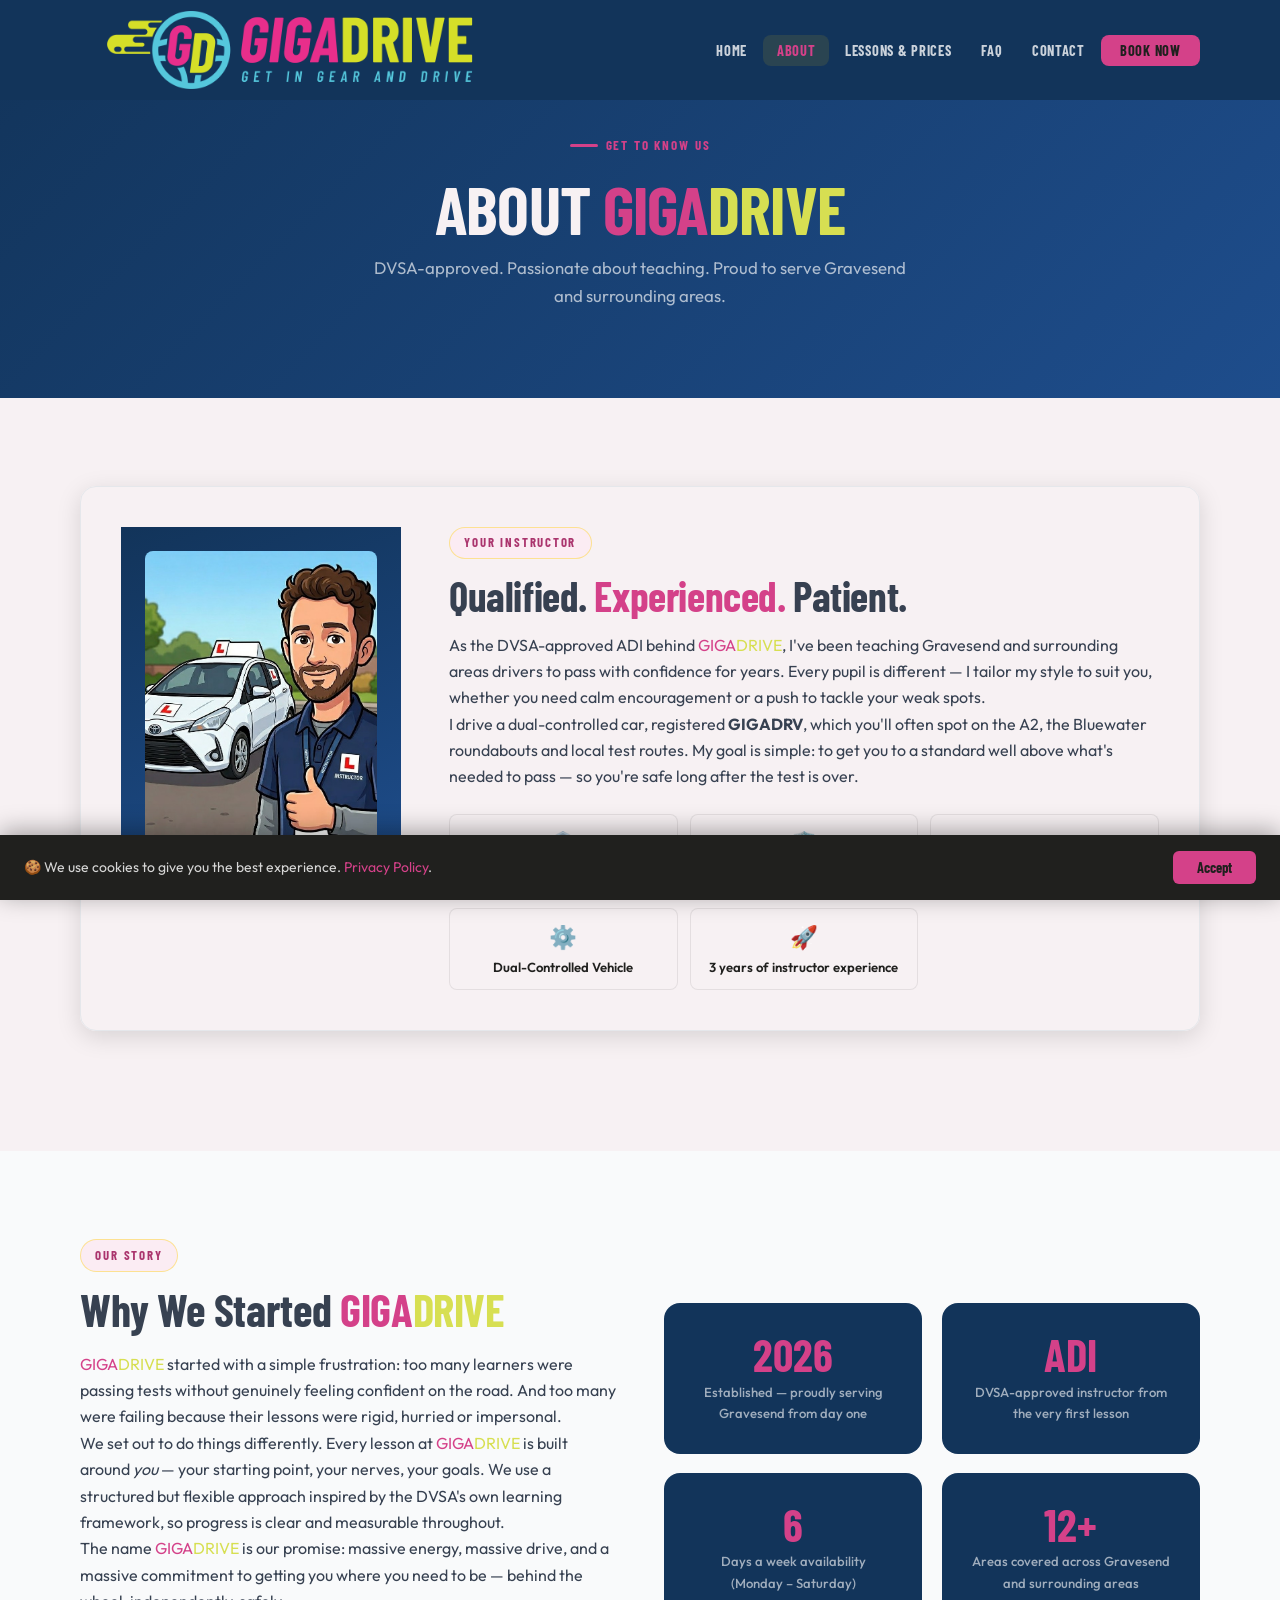
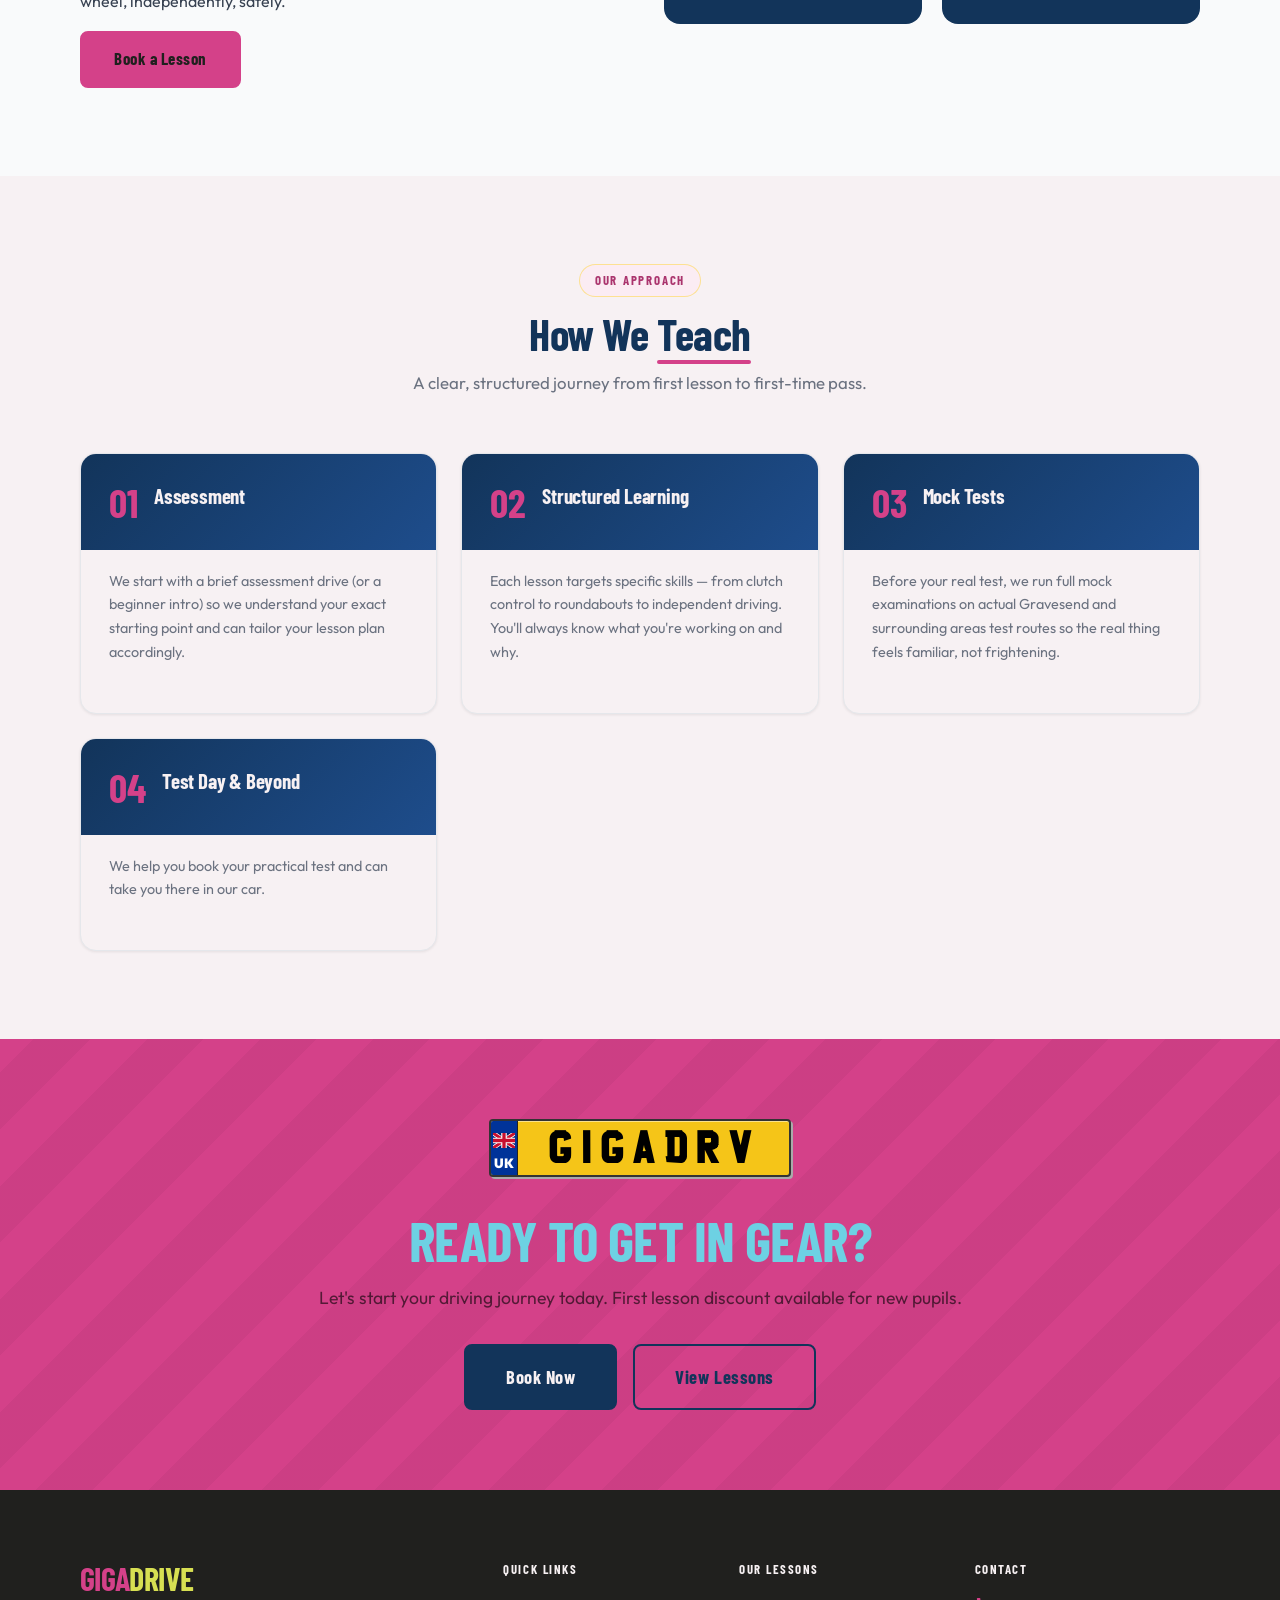
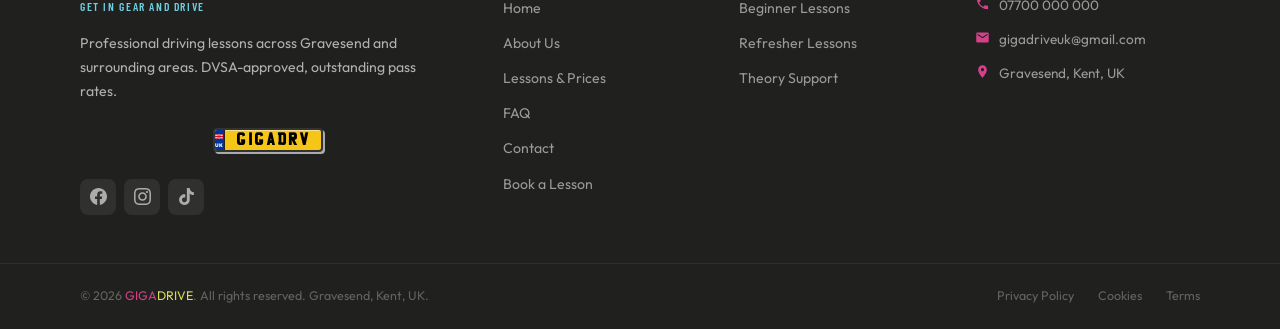
==== commit 80dbc488: "Swap in new logo, tweak typography, add privacy Replace usage of images/logo3.png with a new coloure" ====
--- a/about.html
+++ b/about.html
@@ -24,7 +24,7 @@
     "url": "https://www.gigadrive.co.uk",
     "mainEntityOfPage": "https://www.gigadrive.co.uk/about.html",
     "description": "DVSA-approved driving lessons across Gravesend and surrounding areas.",
-    "logo": "https://www.gigadrive.co.uk/images/logo3.png",
+    "logo": "https://www.gigadrive.co.uk/images/GD_1-Primary Logo_Colored.png",
     "image": "https://www.gigadrive.co.uk/images/og-image.jpg",
     "telephone": "+447700000000",
     "email": "gigadriveuk@gmail.com",
--- a/css/variables.css
+++ b/css/variables.css
@@ -35,6 +35,8 @@
   --c-accent-2:       #d7df52;   /* Lime Yellow — "DRIVE" in nav & footer wordmarks only */
   --c-accent-2-dark:  #ACB242;   /* Dark Lime Yellow — reserved for future use */
   --c-accent-2-pale:  #FBFCEE;   /* Pale Lime Yellow — reserved for future use */
+
+  --c-slogan:         #6dd1e3;   /* Aqua — PANTONE 305 C */
 
   --c-white:          #f7f1f3;   /* Warm White — body bg, text on dark sections, hero headings, form inputs, card backgrounds */
   --c-dark:           #20201e;   /* Charcoal Black — text on accent bg, icon fills, CTA heading, form input text, legal headings */
--- a/css/fonts.css
+++ b/css/fonts.css
@@ -34,22 +34,22 @@
 }
 
 /* Heading font — Barlow Condensed ExtraBold (local font file) */
-@font-face {
+/* @font-face {
   font-family: 'Barlow Condensed';
   src: url('fonts/BarlowCondensed-ExtraBold.ttf') format('truetype');
   font-weight: 800;
   font-style: normal;
   font-display: swap;
-}
+} */
 
 /* Heading font — Barlow Condensed Black (local font file) */
-@font-face {
+/* @font-face {
   font-family: 'Barlow Condensed';
   src: url('fonts/BarlowCondensed-Black.ttf') format('truetype');
   font-weight: 900;
   font-style: normal;
   font-display: swap;
-}
+} */
 
 /* Plate font — UKNumberPlate (local font file) */
 @font-face {
--- a/css/style.css
+++ b/css/style.css
@@ -57,7 +57,7 @@
 
 h1,h2,h3,h4 {
   font-family: var(--font-head);
-  font-weight: 800;
+  font-weight: 700;
   line-height: 1.1;
   letter-spacing: -0.01em;
 }
@@ -246,7 +246,7 @@
 /* Text logo (shown when no image is set) */
 .nav-wordmark {
   font-family: var(--font-head);
-  font-weight: 900;
+  font-weight: 700;
   font-size: 1.7rem;
   letter-spacing: -0.02em;
   color: var(--c-white);
@@ -406,20 +406,20 @@
 .hero-h1 {
   font-family: var(--font-head);
   font-size: clamp(3rem, 6vw, 5.5rem);
-  font-weight: 900;
+  font-weight: 700;
   color: var(--c-white);
   line-height: 0.96;
   letter-spacing: -0.02em;
   margin-bottom: 0.6rem;
   text-transform: uppercase;
 }
-.accent { color: var(--c-accent); }
-.hero-h1 .accent { color: var(--c-accent); }
+.accent { color: var(--c-accent); font-style: normal; }
+.hero-h1 .accent { color: var(--c-accent); font-style: normal; }
 .hero-slogan {
   font-family: var(--font-head);
   font-size: clamp(1rem, 2vw, 1.35rem);
   font-weight: 600;
-  color: rgba(255,255,255,0.6);
+  color: var(--c-slogan);
   letter-spacing: 0.08em;
   text-transform: uppercase;
   margin-bottom: 1.5rem;
@@ -448,7 +448,7 @@
   display: block;
   font-family: var(--font-head);
   font-size: 2rem;
-  font-weight: 900;
+  font-weight: 700;
   color: var(--c-accent);
   line-height: 1;
 }
@@ -740,7 +740,7 @@
   background: var(--c-accent);
   color: var(--c-dark);
   font-family: var(--font-head);
-  font-weight: 800;
+  font-weight: 700;
   font-size: 0.72rem;
   letter-spacing: 0.1em;
   text-transform: uppercase;
@@ -752,7 +752,7 @@
 .price-amount {
   font-family: var(--font-head);
   font-size: 2.8rem;
-  font-weight: 900;
+  font-weight: 700;
   color: var(--c-primary);
   line-height: 1;
   margin: 0.75rem 0 0.2rem;
@@ -807,7 +807,7 @@
   border-radius: 50%;
   display: flex; align-items: center; justify-content: center;
   font-family: var(--font-head);
-  font-weight: 800;
+  font-weight: 700;
   font-size: 0.95rem;
   color: var(--c-dark);
   flex-shrink: 0;
@@ -861,7 +861,7 @@
   background: var(--c-accent);
   color: var(--c-dark);
   font-family: var(--font-head);
-  font-weight: 900;
+  font-weight: 700;
   font-size: 1.5rem;
   padding: 0.4rem 1.5rem;
   border-radius: var(--radius-pill);
@@ -895,7 +895,7 @@
 .cta-band-inner { position: relative; z-index: 1; }
 .cta-band h2 {
   font-size: clamp(2rem, 5vw, 3.5rem);
-  color: var(--c-dark);
+  color: var(--c-slogan);
   margin-bottom: 0.75rem;
   text-transform: uppercase;
 }
@@ -1102,7 +1102,7 @@
 }
 .footer-brand .wordmark {
   font-family: var(--font-head);
-  font-weight: 900;
+  font-weight: 700;
   font-size: 2rem;
   color: var(--c-white);
   letter-spacing: -0.02em;
@@ -1118,7 +1118,7 @@
   font-weight: 600;
   letter-spacing: 0.14em;
   text-transform: uppercase;
-  color: rgba(255,255,255,0.35);
+  color: var(--c-slogan);
   margin-bottom: 1rem;
 }
 .footer-brand p { font-size: 0.88rem; line-height: 1.7; margin-bottom: 1.5rem; }
@@ -1241,13 +1241,13 @@
 .lesson-grid--rev > * { direction: ltr; }
 .lesson-copy h2 { font-size: clamp(1.9rem, 4vw, 2.8rem); color: var(--c-dark); margin-bottom: 0.8rem; }
 .lesson-copy h3 { font-family: var(--font-head); font-size: 1.15rem; font-weight: 700; color: var(--c-primary); margin: 1.5rem 0 0.6rem; text-transform: uppercase; letter-spacing: 0.04em; }
-.lesson-badge { display: inline-block; background: var(--c-accent); color: var(--c-dark); font-family: var(--font-head); font-weight: 800; font-size: 0.75rem; letter-spacing: 0.08em; text-transform: uppercase; padding: 0.2rem 0.7rem; border-radius: 4px; margin-bottom: 0.7rem; }
+.lesson-badge { display: inline-block; background: var(--c-accent); color: var(--c-dark); font-family: var(--font-head); font-weight: 700; font-size: 0.75rem; letter-spacing: 0.08em; text-transform: uppercase; padding: 0.2rem 0.7rem; border-radius: 4px; margin-bottom: 0.7rem; }
 .feature-list { list-style: none; padding: 0; margin: 0; }
 .feature-list li { padding: 0.45rem 0 0.45rem 1.5rem; position: relative; font-size: 0.95rem; color: var(--c-body); border-bottom: 1px solid rgba(0,0,0,0.06); }
-.feature-list li::before { content: '✓'; position: absolute; left: 0; color: var(--c-accent); font-weight: 800; }
+.feature-list li::before { content: '✓'; position: absolute; left: 0; color: var(--c-accent); font-weight: 700; }
 .lesson-info-card { background: var(--c-primary); color: var(--c-white); border-radius: var(--radius-lg); padding: 2rem; }
 .lesson-info-card > .plate { display: flex; width: max-content; margin-left: auto; margin-right: auto; }
-.lesson-info-card h4 { font-family: var(--font-head); font-weight: 800; font-size: 1.1rem; text-transform: uppercase; letter-spacing: 0.05em; color: var(--c-accent); margin-bottom: 1.2rem; }
+.lesson-info-card h4 { font-family: var(--font-head); font-weight: 700; font-size: 1.1rem; text-transform: uppercase; letter-spacing: 0.05em; color: var(--c-accent); margin-bottom: 1.2rem; }
 .info-row { font-size: 0.88rem; color: rgba(255,255,255,0.7); padding: 0.55rem 0; border-bottom: 1px solid rgba(255,255,255,0.08); line-height: 1.5; }
 .info-row strong { color: var(--c-white); }
 
@@ -1284,10 +1284,10 @@
 .story-copy h2 { font-size: clamp(1.9rem, 4vw, 2.8rem); margin-bottom: 1rem; }
 .story-stats { display: grid; grid-template-columns: 1fr 1fr; gap: 1.2rem; }
 .stat-item { background: var(--c-primary); border-radius: var(--radius-lg); padding: 1.8rem 1.4rem; text-align: center; }
-.stat-num { display: block; font-family: var(--font-head); font-size: 2.8rem; font-weight: 900; color: var(--c-accent); line-height: 1; margin-bottom: 0.3rem; }
+.stat-num { display: block; font-family: var(--font-head); font-size: 2.8rem; font-weight: 700; color: var(--c-accent); line-height: 1; margin-bottom: 0.3rem; }
 .stat-lbl { font-size: 0.82rem; color: rgba(255,255,255,0.6); font-weight: 500; }
 
-.card-num { font-family: var(--font-head); font-size: 2.5rem; font-weight: 900; color: var(--c-accent); line-height: 1; margin-bottom: 0.5rem; }
+.card-num { font-family: var(--font-head); font-size: 2.5rem; font-weight: 700; color: var(--c-accent); line-height: 1; margin-bottom: 0.5rem; }
 
 /* ================================================================
    CONTACT PAGE
@@ -1305,7 +1305,7 @@
 .contact-detail:last-of-type { border-bottom: none; }
 .contact-detail-icon { width: 44px; height: 44px; background: rgba(255,208,0,0.12); border-radius: 10px; display: flex; align-items: center; justify-content: center; flex-shrink: 0; }
 .contact-detail-icon svg { width: 22px; height: 22px; fill: var(--c-accent); }
-.contact-detail h4 { font-family: var(--font-head); font-size: 0.9rem; font-weight: 800; text-transform: uppercase; letter-spacing: 0.05em; color: var(--c-accent); margin-bottom: 0.3rem; }
+.contact-detail h4 { font-family: var(--font-head); font-size: 0.9rem; font-weight: 700; text-transform: uppercase; letter-spacing: 0.05em; color: var(--c-accent); margin-bottom: 0.3rem; }
 .contact-detail a { color: var(--c-white); font-weight: 600; text-decoration: none; }
 .contact-detail a:hover { color: var(--c-accent); }
 .contact-detail p { color: rgba(255,255,255,0.55); font-size: 0.85rem; margin: 0.15rem 0 0; }
@@ -1371,7 +1371,7 @@
 .legal-section { margin-bottom: 4rem; padding-bottom: 4rem; border-bottom: 1px solid var(--c-border); scroll-margin-top: 90px; }
 .legal-section:last-child { border-bottom: none; }
 .legal-section h2 { font-size: clamp(1.8rem, 4vw, 2.6rem); color: var(--c-dark); margin-bottom: 0.3rem; }
-.legal-section h3 { font-family: var(--font-head); font-size: 1.05rem; font-weight: 800; text-transform: uppercase; letter-spacing: 0.04em; color: var(--c-primary); margin: 1.8rem 0 0.6rem; }
+.legal-section h3 { font-family: var(--font-head); font-size: 1.05rem; font-weight: 700; text-transform: uppercase; letter-spacing: 0.04em; color: var(--c-primary); margin: 1.8rem 0 0.6rem; }
 .legal-section p { color: var(--c-body); line-height: 1.8; margin-bottom: 1rem; }
 .legal-section ul { padding-left: 1.4rem; margin-bottom: 1rem; }
 .legal-section ul li { color: var(--c-body); line-height: 1.8; margin-bottom: 0.3rem; }
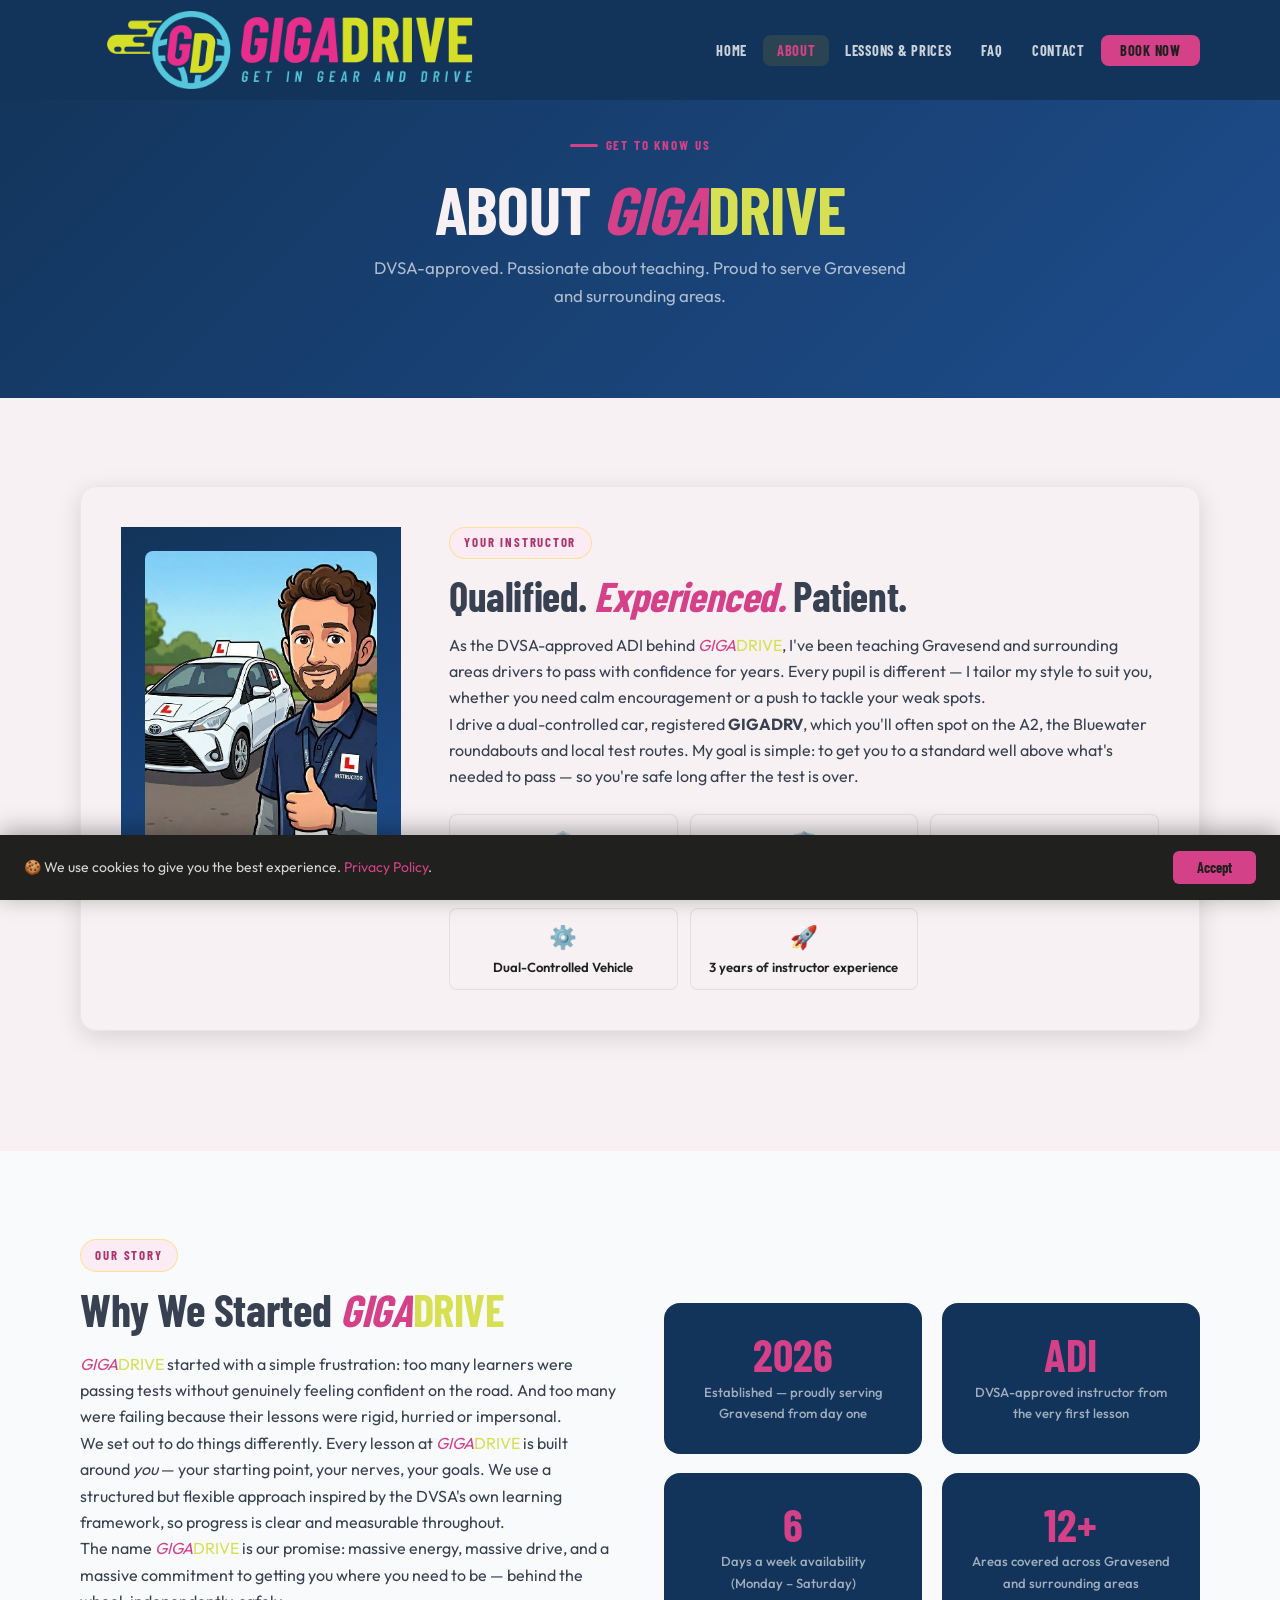
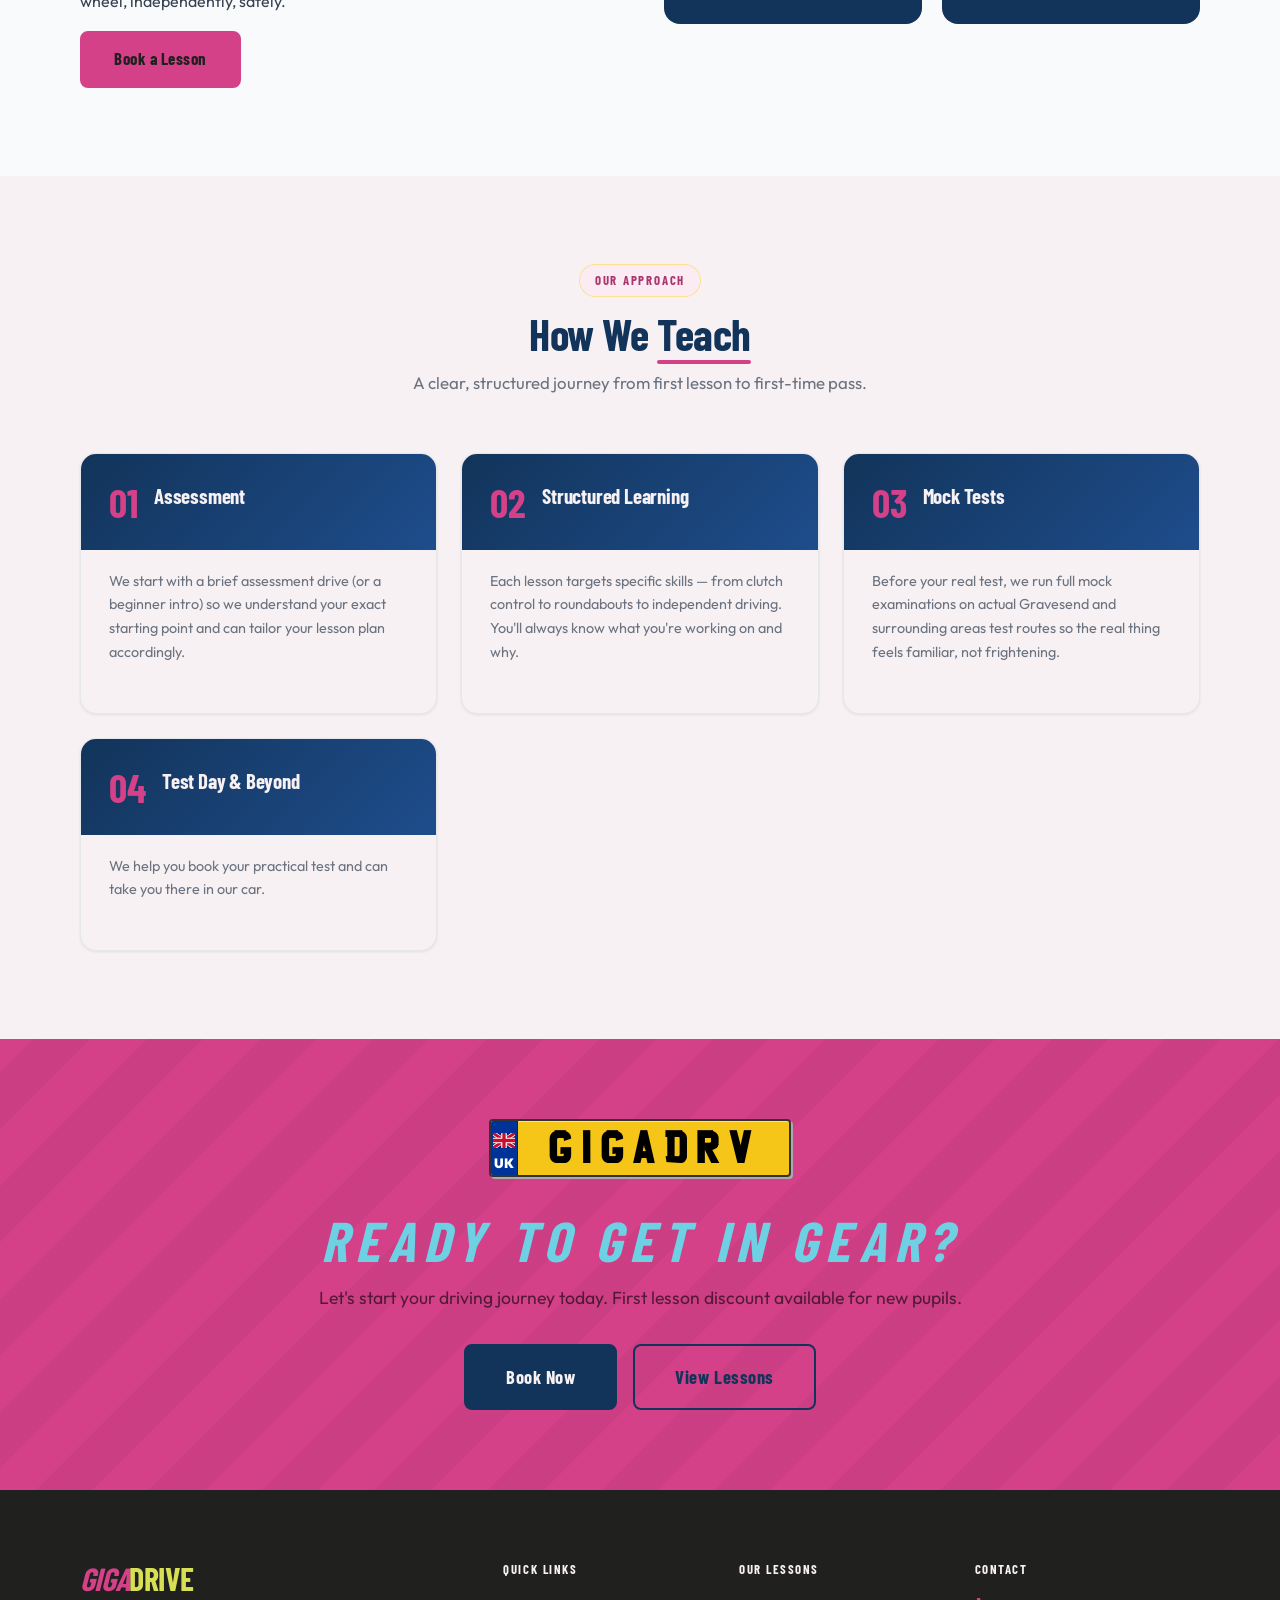
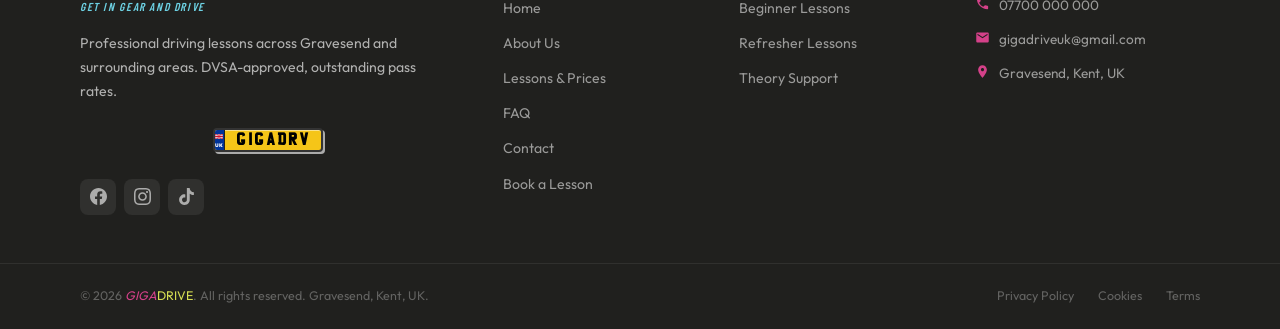
==== commit fe71563c: "Add .giga utility and update GIGA emphasis Introduce a dedicated .giga CSS utility and replace inlin" ====
--- a/about.html
+++ b/about.html
@@ -55,7 +55,7 @@
 <section class="page-hero" aria-labelledby="page-h1">
   <div class="wrap page-hero-inner">
     <div class="hero-eyebrow">Get To Know Us</div>
-    <h1 id="page-h1">About <em class="accent">GIGA</em><span class="drive">DRIVE</span></h1>
+    <h1 id="page-h1">About <em class="giga">GIGA</em><span class="drive">DRIVE</span></h1>
     <p class="page-hero-sub">DVSA-approved. Passionate about teaching. Proud to serve Gravesend and surrounding areas.</p>
   </div>
 </section>
@@ -77,7 +77,7 @@
         <div class="section-label">Your Instructor</div>
         <h2 id="instructor-h2">Qualified. <span class="accent">Experienced.</span> Patient.</h2>
         <p>
-          As the DVSA-approved ADI behind <em class="accent">GIGA</em><span class="drive">DRIVE</span>, I've been teaching Gravesend and surrounding areas drivers
+          As the DVSA-approved ADI behind <em class="giga">GIGA</em><span class="drive">DRIVE</span>, I've been teaching Gravesend and surrounding areas drivers
           to pass with confidence for years. Every pupil is different — I tailor my style
           to suit you, whether you need calm encouragement or a push to tackle your weak spots.
         </p>
@@ -122,20 +122,20 @@
 
     <div class="story-copy reveal">
       <div class="section-label">Our Story</div>
-      <h2 id="story-h2">Why We Started <span class="ul"><em class="accent">GIGA</em><span class="drive">DRIVE</span></span></h2>
+      <h2 id="story-h2">Why We Started <span class="ul"><em class="giga">GIGA</em><span class="drive">DRIVE</span></span></h2>
       <p>
-        <em class="accent">GIGA</em><span class="drive">DRIVE</span> started with a simple frustration: too many learners were passing tests
+        <em class="giga">GIGA</em><span class="drive">DRIVE</span> started with a simple frustration: too many learners were passing tests
         without genuinely feeling confident on the road. And too many were failing because
         their lessons were rigid, hurried or impersonal.
       </p>
       <p>
-        We set out to do things differently. Every lesson at <em class="accent">GIGA</em><span class="drive">DRIVE</span> is built around
+        We set out to do things differently. Every lesson at <em class="giga">GIGA</em><span class="drive">DRIVE</span> is built around
         <em>you</em> — your starting point, your nerves, your goals. We use a structured
         but flexible approach inspired by the DVSA's own learning framework, so progress
         is clear and measurable throughout.
       </p>
       <p>
-        The name <em class="accent">GIGA</em><span class="drive">DRIVE</span> is our promise: massive energy, massive drive, and a massive
+        The name <em class="giga">GIGA</em><span class="drive">DRIVE</span> is our promise: massive energy, massive drive, and a massive
         commitment to getting you where you need to be — behind the wheel, independently,
         safely.
       </p>
--- a/css/style.css
+++ b/css/style.css
@@ -246,14 +246,14 @@
 /* Text logo (shown when no image is set) */
 .nav-wordmark {
   font-family: var(--font-head);
-  font-weight: 700;
+  font-weight: 600;
   font-size: 1.7rem;
   letter-spacing: -0.02em;
   color: var(--c-white);
   line-height: 1;
 }
 .nav-wordmark em {
-  font-style: normal;
+  font-style: italic;
   color: var(--c-accent);
 }
 .nav-wordmark span {
@@ -413,14 +413,17 @@
   margin-bottom: 0.6rem;
   text-transform: uppercase;
 }
-.accent { color: var(--c-accent); font-style: normal; }
-.hero-h1 .accent { color: var(--c-accent); font-style: normal; }
+.accent { color: var(--c-accent); font-style: italic; }
+.giga   { color: var(--c-accent); font-style: italic; }
+.hero-h1 .accent { color: var(--c-accent); font-style: italic; }
+.hero-h1 .giga   { color: var(--c-accent); font-style: italic; }
 .hero-slogan {
   font-family: var(--font-head);
   font-size: clamp(1rem, 2vw, 1.35rem);
   font-weight: 600;
   color: var(--c-slogan);
-  letter-spacing: 0.08em;
+  font-style: italic;
+  letter-spacing: 0.30em;
   text-transform: uppercase;
   margin-bottom: 1.5rem;
 }
@@ -896,6 +899,8 @@
 .cta-band h2 {
   font-size: clamp(2rem, 5vw, 3.5rem);
   color: var(--c-slogan);
+  font-style: italic;
+  letter-spacing: 0.14em;
   margin-bottom: 0.75rem;
   text-transform: uppercase;
 }
@@ -1110,7 +1115,7 @@
   line-height: 1;
   margin-bottom: 0.2rem;
 }
-.footer-brand .wordmark em { font-style: normal; color: var(--c-accent); }
+.footer-brand .wordmark em { font-style: italic; color: var(--c-accent); }
 .footer-brand .wordmark span { color: var(--c-accent-2); }
 .footer-brand .slogan {
   font-size: 0.72rem;
@@ -1119,6 +1124,7 @@
   letter-spacing: 0.14em;
   text-transform: uppercase;
   color: var(--c-slogan);
+  font-style: italic;
   margin-bottom: 1rem;
 }
 .footer-brand p { font-size: 0.88rem; line-height: 1.7; margin-bottom: 1.5rem; }
@@ -1190,6 +1196,7 @@
   .footer-bottom-inner { flex-direction: column; text-align: center; }
   .plate--lg { font-size: 1.7rem; }
   .trust-strip-inner { gap: 1rem; }
+  .site-logo { max-height: calc(var(--logo-h) * 0.8); }
 }
 @media (max-width: 880px) and (min-aspect-ratio: 1/1) {
   .nav-links  { display: none; }
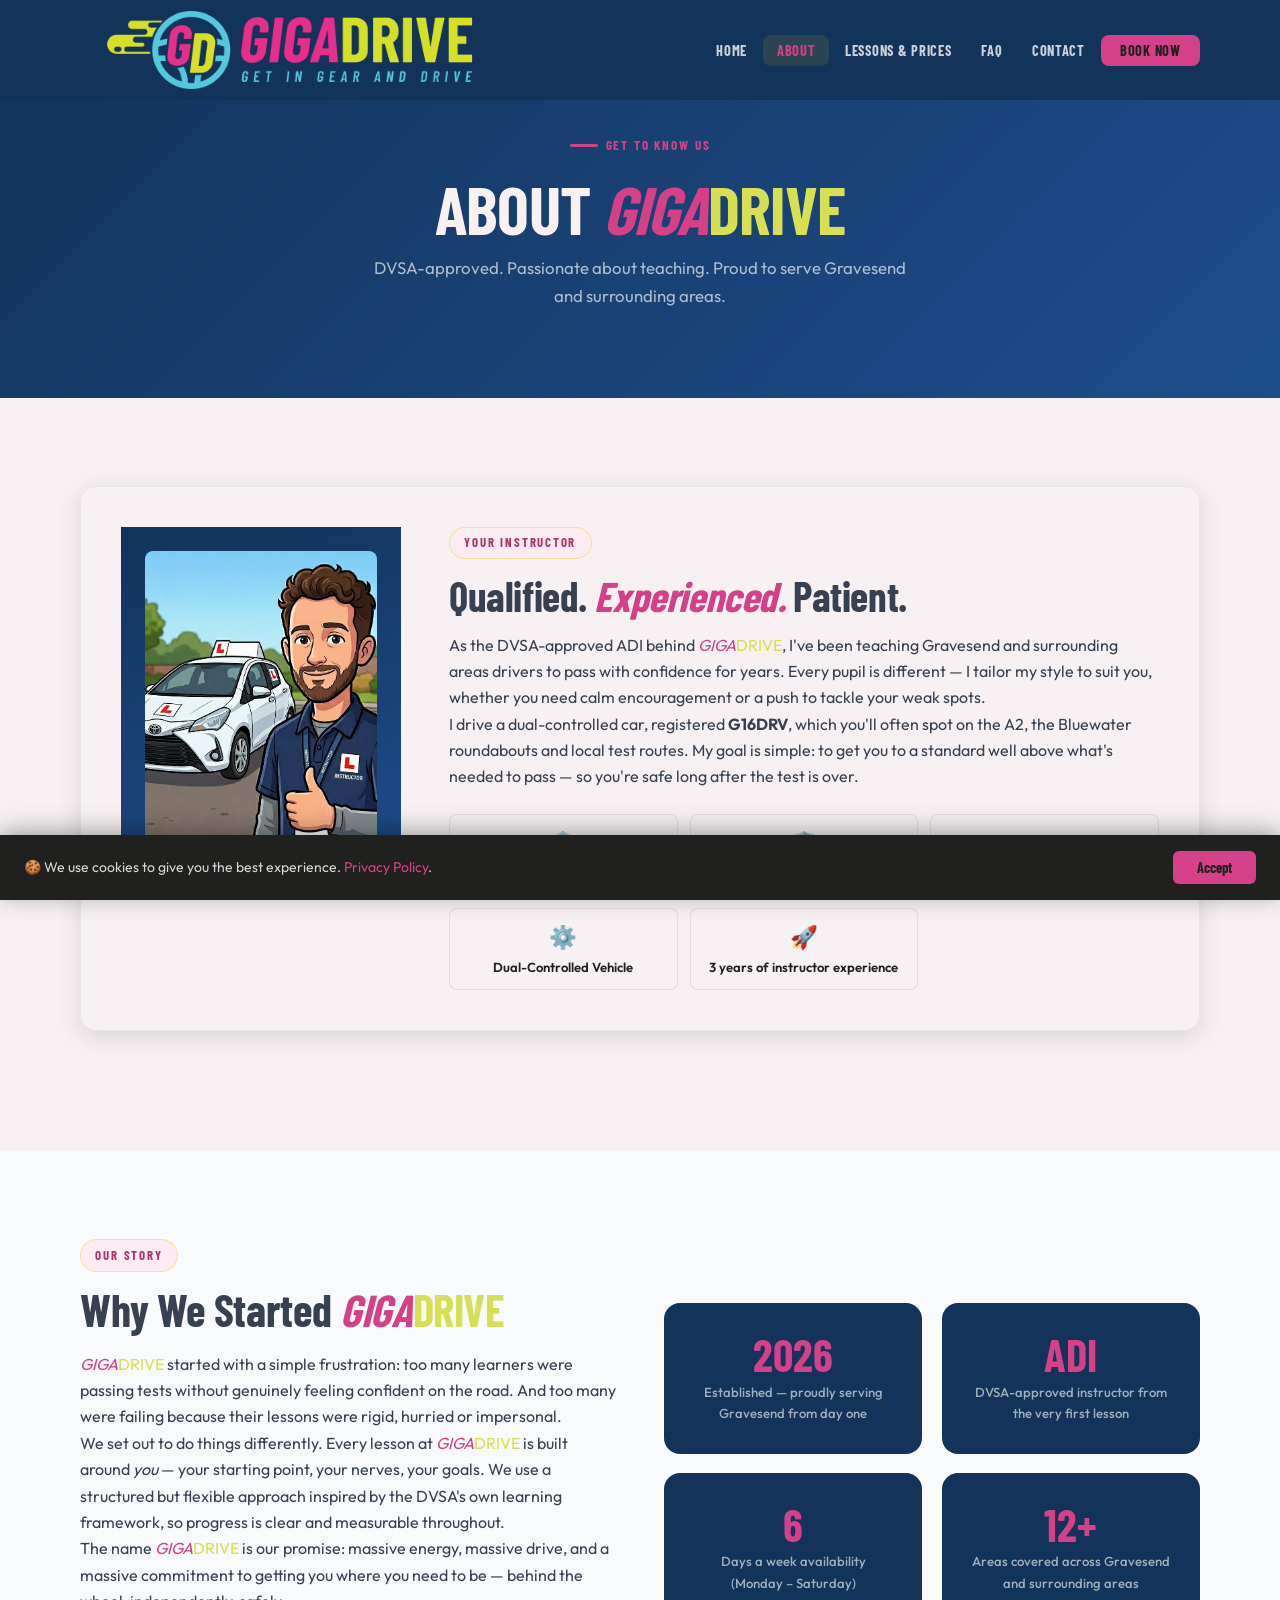
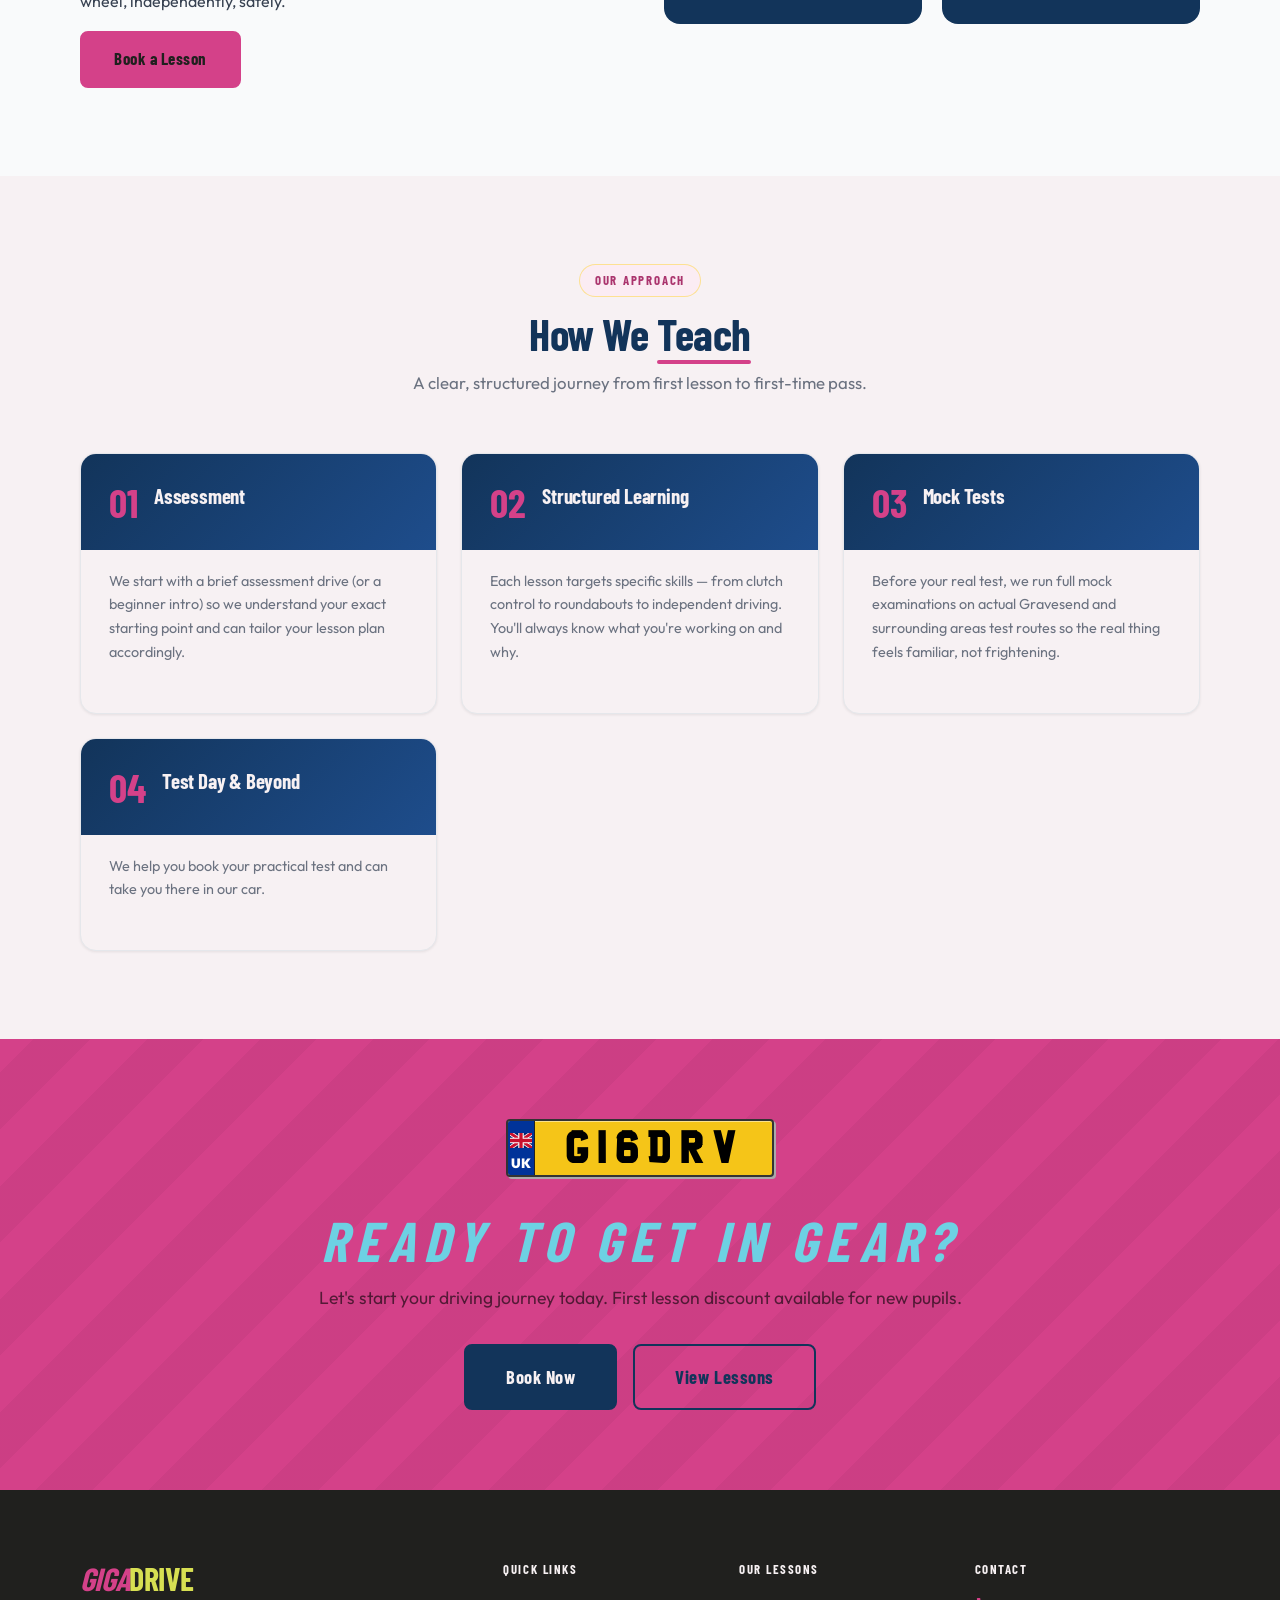
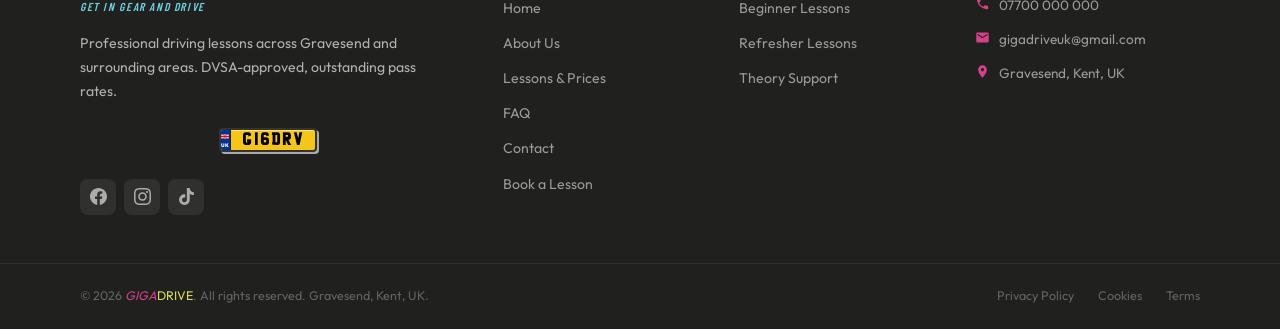
==== commit de3aae2e: "update numberplate" ====
--- a/about.html
+++ b/about.html
@@ -82,7 +82,7 @@
           to suit you, whether you need calm encouragement or a push to tackle your weak spots.
         </p>
         <p>
-          I drive a dual-controlled car, registered <strong>GIGADRV</strong>, which you'll often
+          I drive a dual-controlled car, registered <strong>G16DRV</strong>, which you'll often
           spot on the A2, the Bluewater roundabouts and local test routes. My goal is simple:
           to get you to a standard well above what's needed to pass — so you're safe long after
           the test is over.
@@ -219,7 +219,7 @@
 <section class="cta-band" aria-labelledby="cta-h2">
   <div class="wrap cta-band-inner">
     <div class="cta-band-plate">
-      <div class="plate plate--lg" aria-label="GIGADRV"><span class="plate-num">GIGADRV</span></div>
+      <div class="plate plate--lg" aria-label="G16DRV"><span class="plate-num">G16DRV</span></div>
     </div>
     <h2 id="cta-h2">Ready to Get In Gear?</h2>
     <p>Let's start your driving journey today. First lesson discount available for new pupils.</p>
--- a/css/variables.css
+++ b/css/variables.css
@@ -100,7 +100,7 @@
   --sh-glow: 0 0 0 4px rgba(212,65,137,0.30);
 
   /* ────────────────────────────────────────────────────────────
-     UK NUMBER PLATE  —  GIGADRV
+     UK NUMBER PLATE  —  G16DRV
      ──────────────────────────────────────────────────────────── */
   --plate-bg:     #FDFD00;   /* Plate Yellow — BS AU 145e rear plate background */
   --plate-txt:    #000000;   /* Jet Black — plate characters and text */
--- a/css/style.css
+++ b/css/style.css
@@ -19,6 +19,16 @@
 a:hover { color: var(--c-accent-dark); }
 ul    { list-style: none; }
 button { font-family: var(--font-body); cursor: pointer; }
+
+.accent {
+  color: var(--c-accent); font-style: italic;
+}
+.giga   {
+  color: var(--c-accent); font-style: italic;
+}
+.drive {
+  color: var(--c-accent-2); font-style: normal;
+}
 
 /* ── Layout helpers ───────────────────────────────────────────── */
 .wrap {
@@ -259,9 +269,7 @@
 .nav-wordmark span {
   color: var(--c-accent-2);
 }
-.drive {
-  color: var(--c-accent-2);
-}
+
 .nav-tagline {
   display: block;
   font-size: 0.58rem;
@@ -413,10 +421,7 @@
   margin-bottom: 0.6rem;
   text-transform: uppercase;
 }
-.accent { color: var(--c-accent); font-style: italic; }
-.giga   { color: var(--c-accent); font-style: italic; }
-.hero-h1 .accent { color: var(--c-accent); font-style: italic; }
-.hero-h1 .giga   { color: var(--c-accent); font-style: italic; }
+
 .hero-slogan {
   font-family: var(--font-head);
   font-size: clamp(1rem, 2vw, 1.35rem);
@@ -1383,6 +1388,7 @@
 .legal-section ul { padding-left: 1.4rem; margin-bottom: 1rem; }
 .legal-section ul li { color: var(--c-body); line-height: 1.8; margin-bottom: 0.3rem; }
 .legal-section a { color: var(--c-primary); }
+.table-scroll { overflow-x: auto; -webkit-overflow-scrolling: touch; }
 .legal-table { width: 100%; border-collapse: collapse; font-size: 0.88rem; margin: 1rem 0 2rem; }
 .legal-table th, .legal-table td { padding: 0.75rem 1rem; text-align: left; border: 1px solid var(--c-border); }
 .legal-table th { background: var(--c-primary); color: var(--c-white); font-family: var(--font-head); font-weight: 700; text-transform: uppercase; letter-spacing: 0.04em; font-size: 0.82rem; }
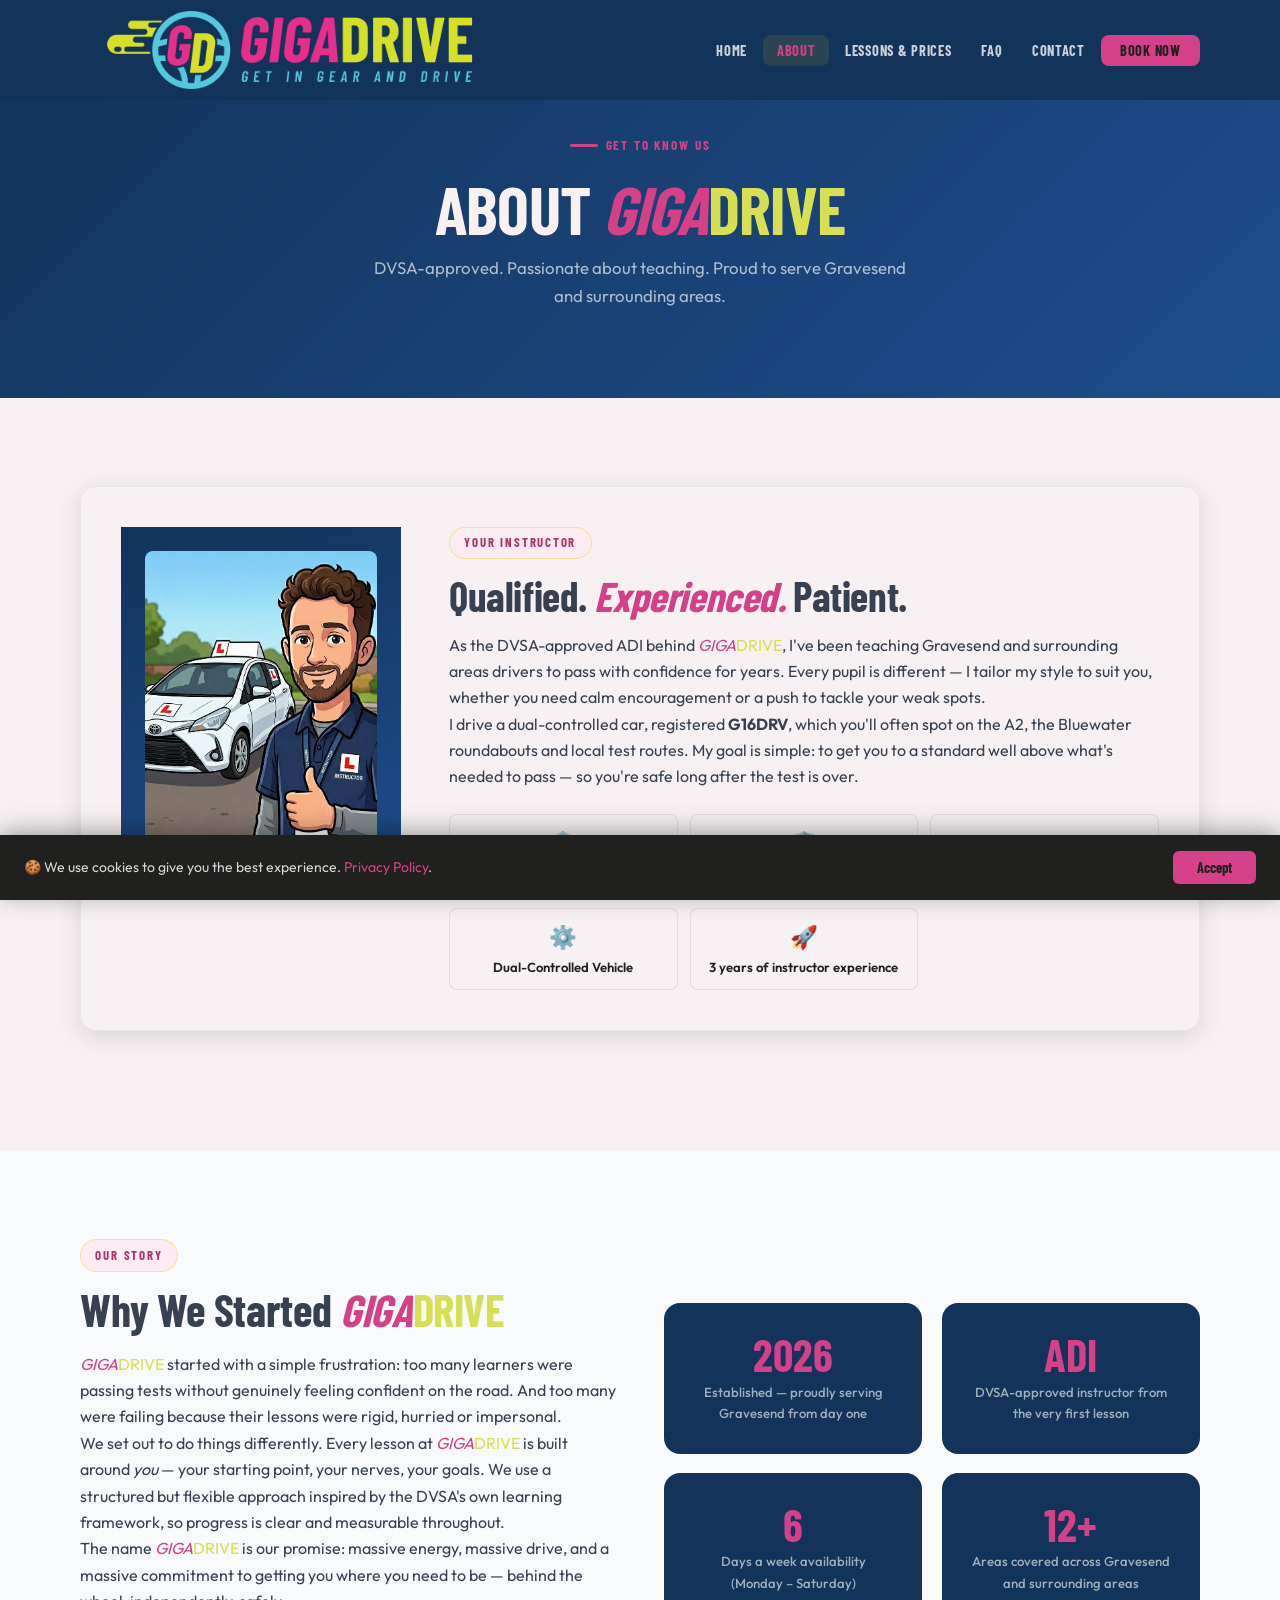
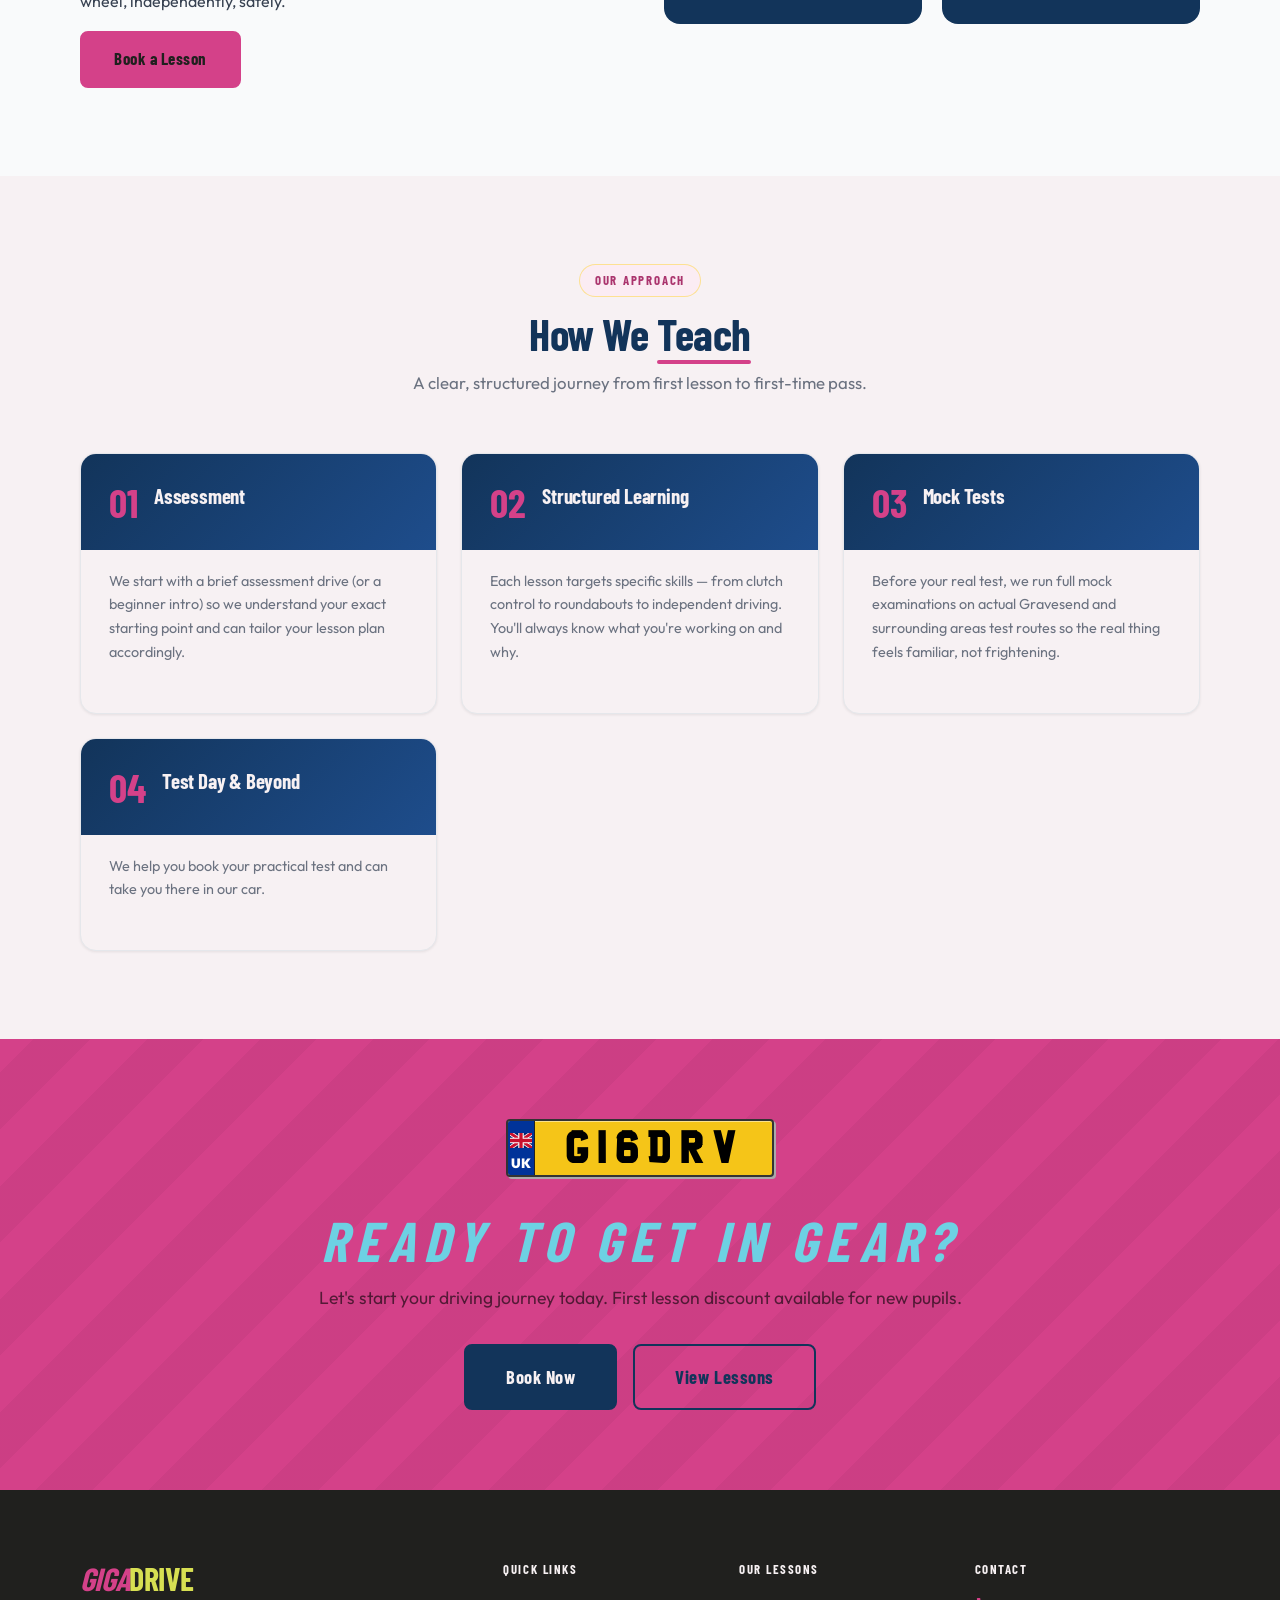
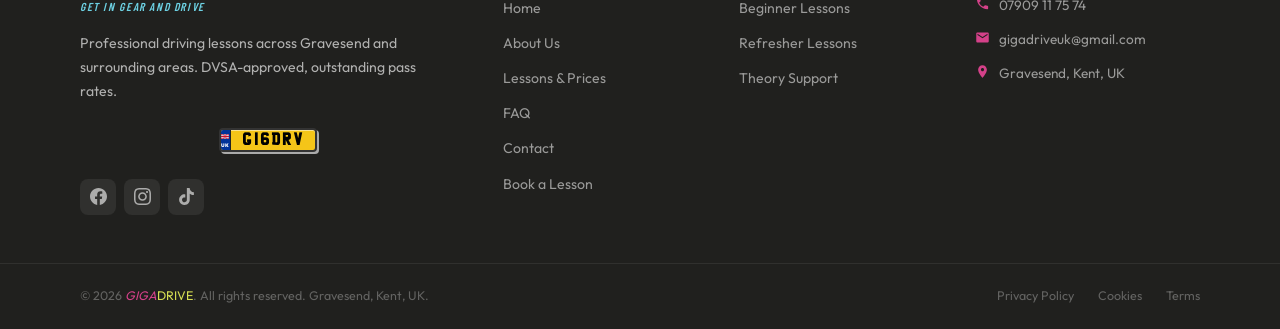
==== commit 48764e2f: "pricing tabs changed and phone updated" ====
--- a/about.html
+++ b/about.html
@@ -26,7 +26,7 @@
     "description": "DVSA-approved driving lessons across Gravesend and surrounding areas.",
     "logo": "https://www.gigadrive.co.uk/images/GD_1-Primary Logo_Colored.png",
     "image": "https://www.gigadrive.co.uk/images/og-image.jpg",
-    "telephone": "+447700000000",
+    "telephone": "+447909117574",
     "email": "gigadriveuk@gmail.com",
     "address": {
       "@type": "PostalAddress",
--- a/css/variables.css
+++ b/css/variables.css
@@ -8,7 +8,7 @@
    ================================================================ */
 
 /* ================================================================
-   BRAND PALETTE  —  from client consultation
+   BRAND PALETTE
    ================================================================
    Primary Colours 
    Hot Pink      #d44189   PANTONE 213 C
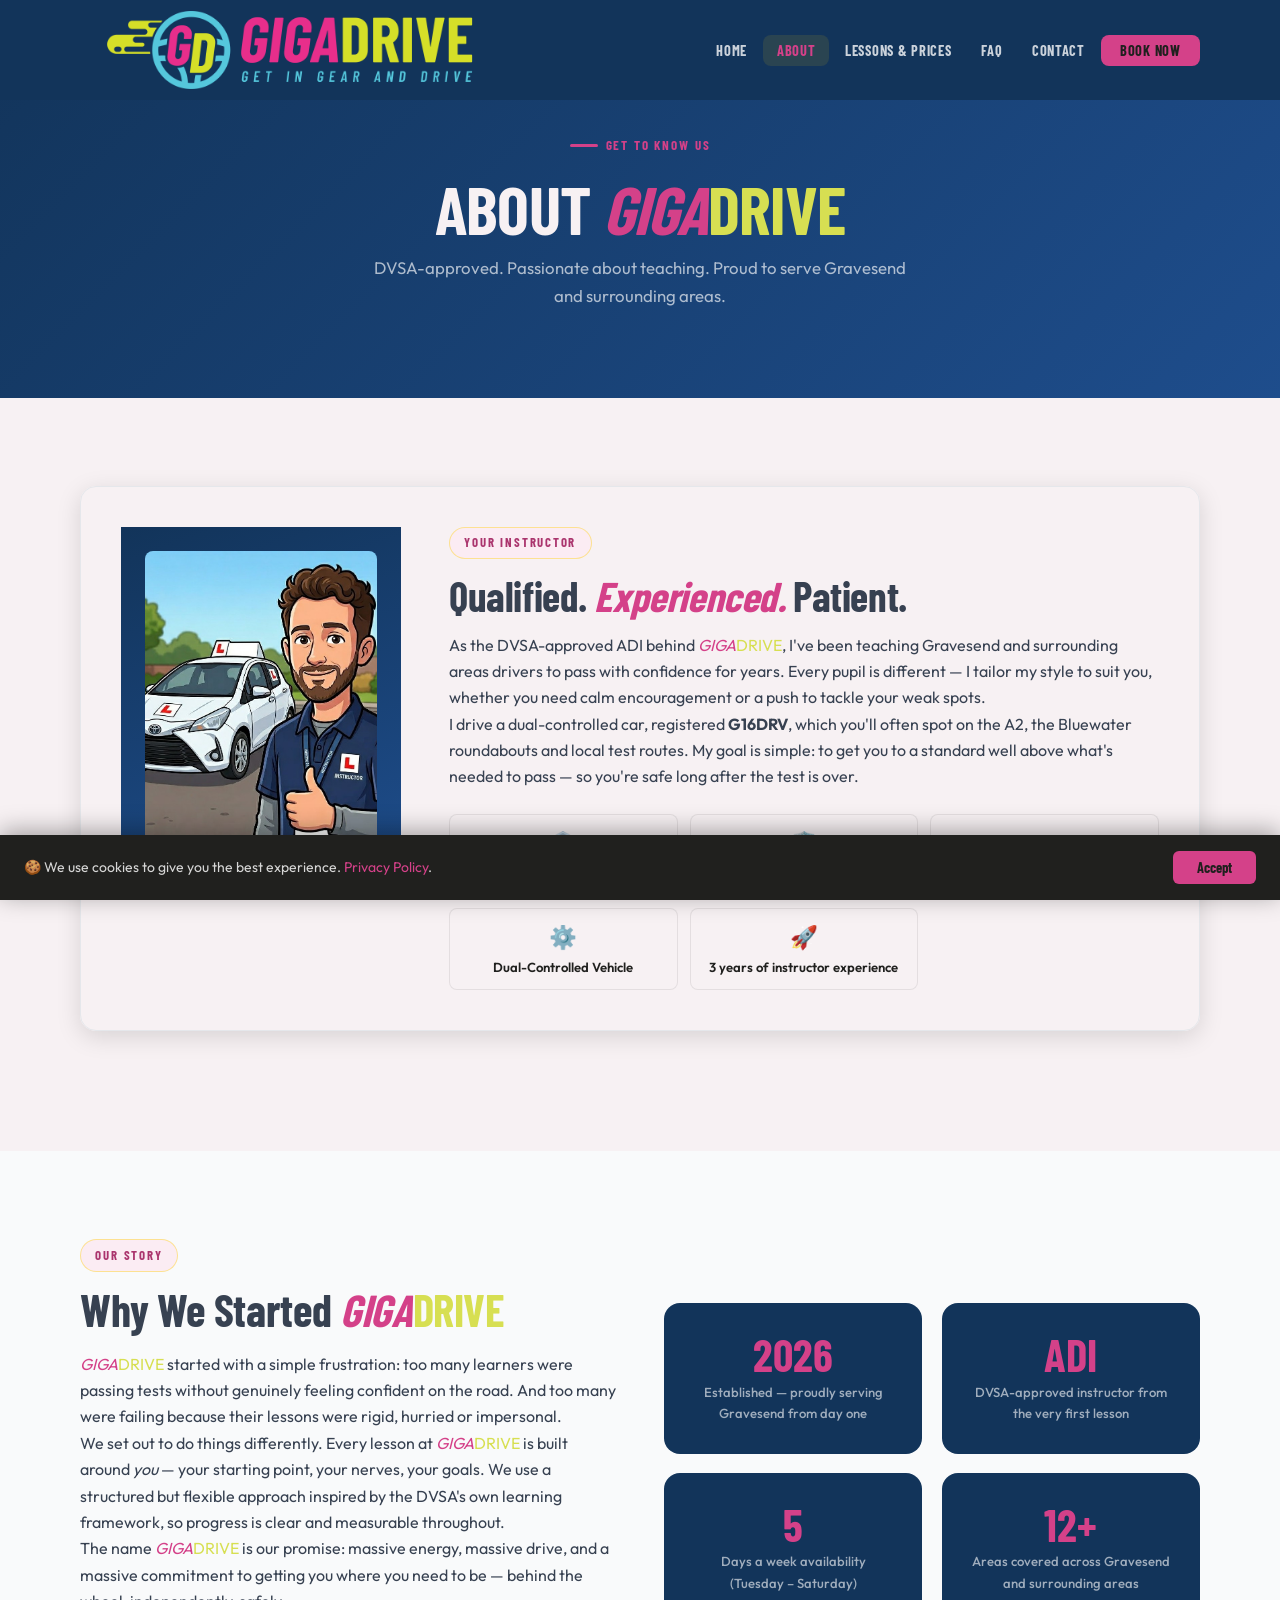
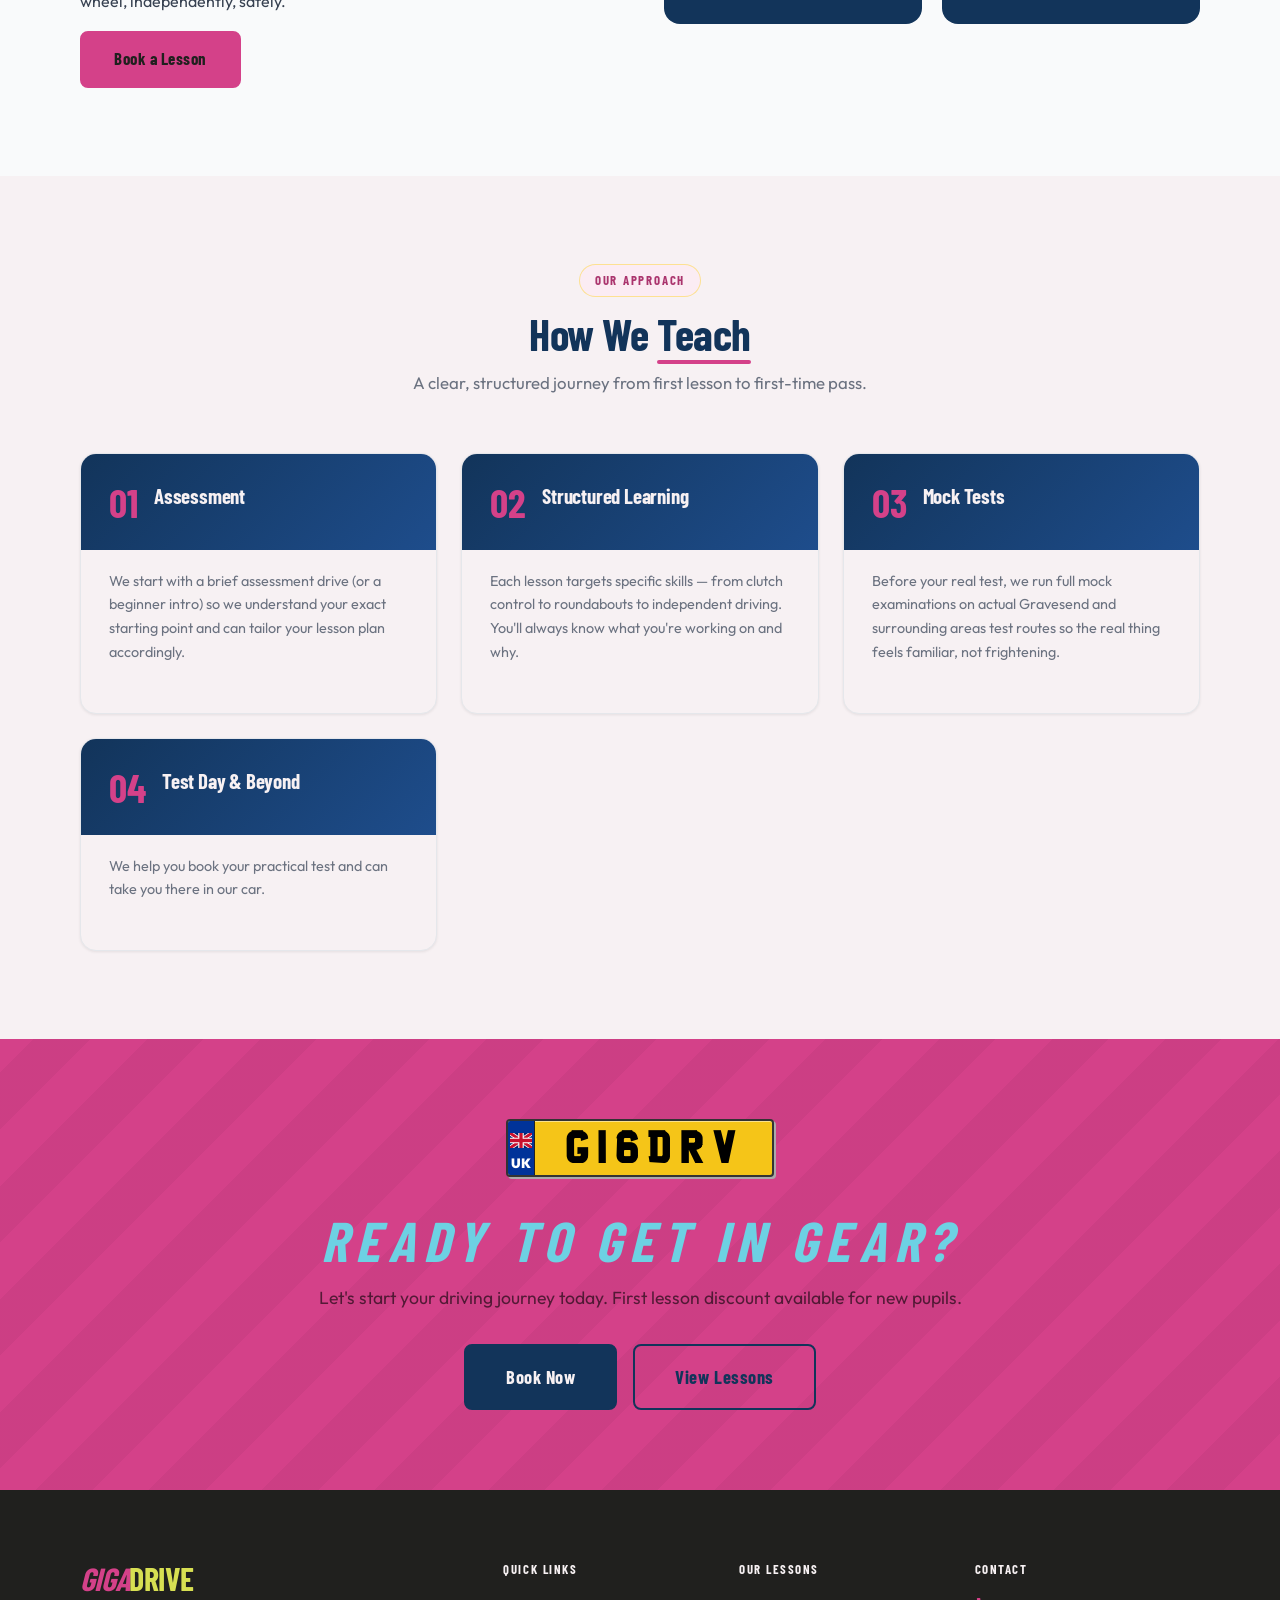
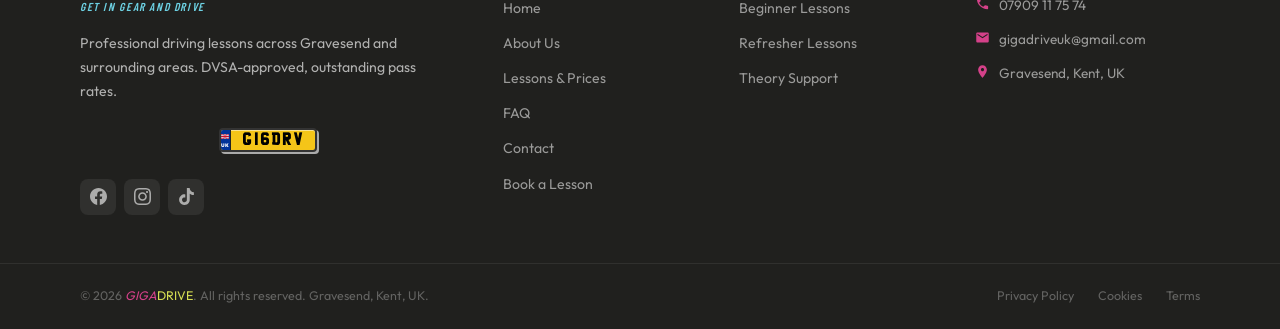
==== commit f19a7790: "operating hours updated" ====
--- a/about.html
+++ b/about.html
@@ -152,9 +152,9 @@
         <div class="stat-lbl">DVSA-approved instructor from the very first lesson</div>
       </div>
       <div class="stat-item">
-        <div class="stat-num">6</div>
+        <div class="stat-num">5</div>
         <div class="stat-lbl">Days a week availability</div>
-        <div class="stat-lbl">(Monday – Saturday)</div>
+        <div class="stat-lbl">(Tuesday – Saturday)</div>
       </div>
       <div class="stat-item">
         <div class="stat-num">12+</div>
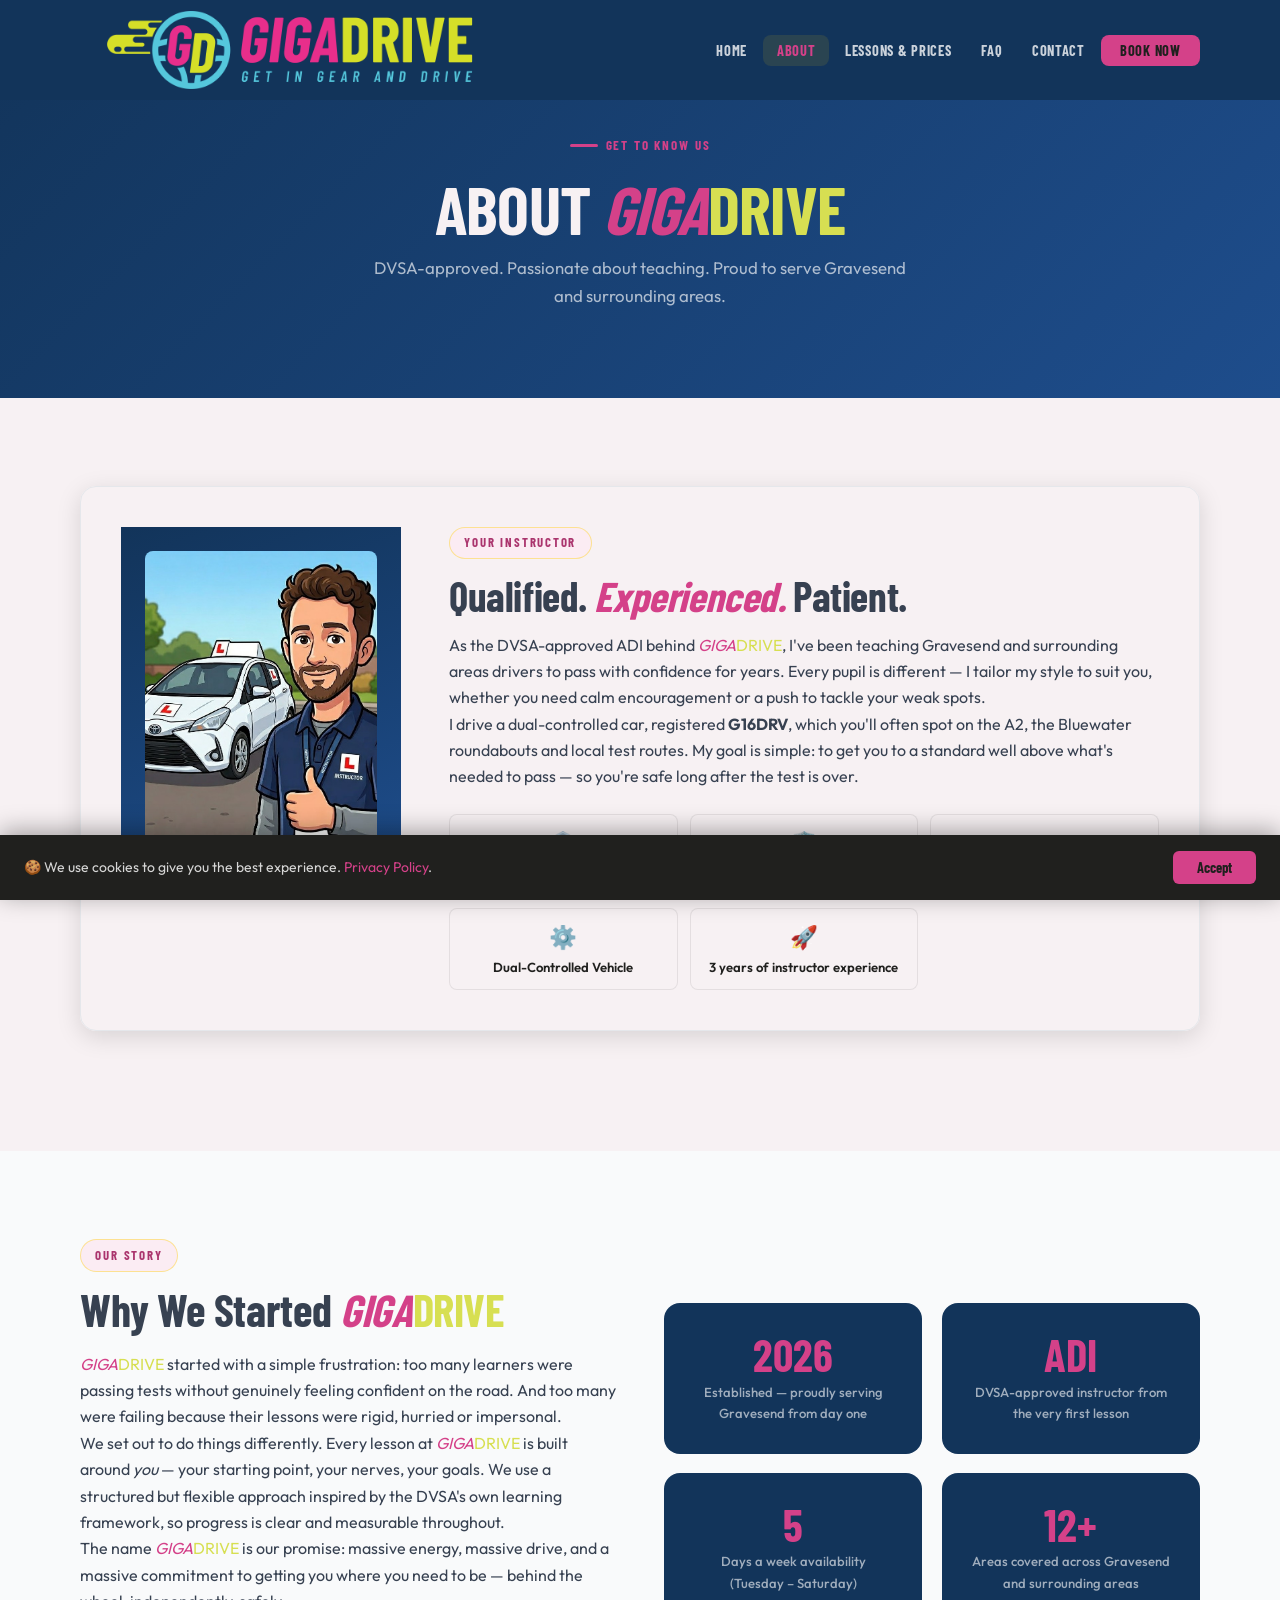
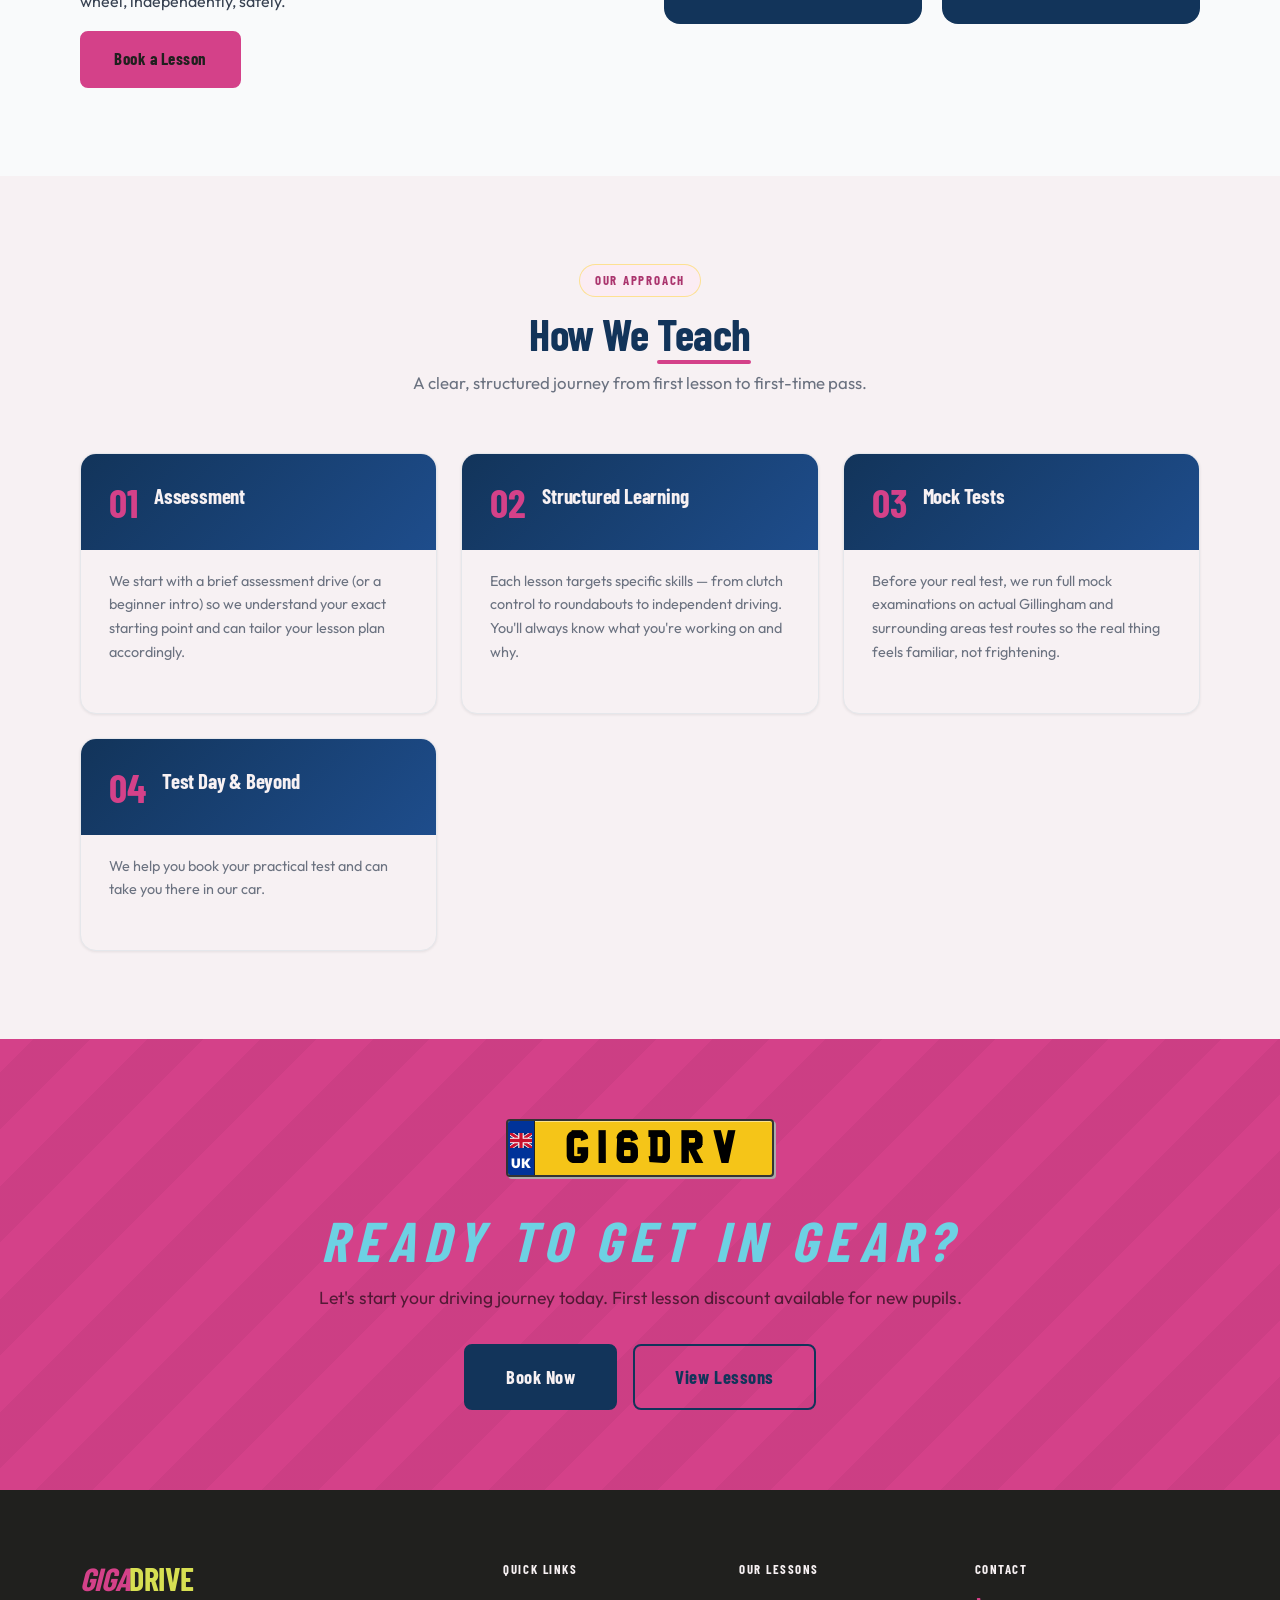
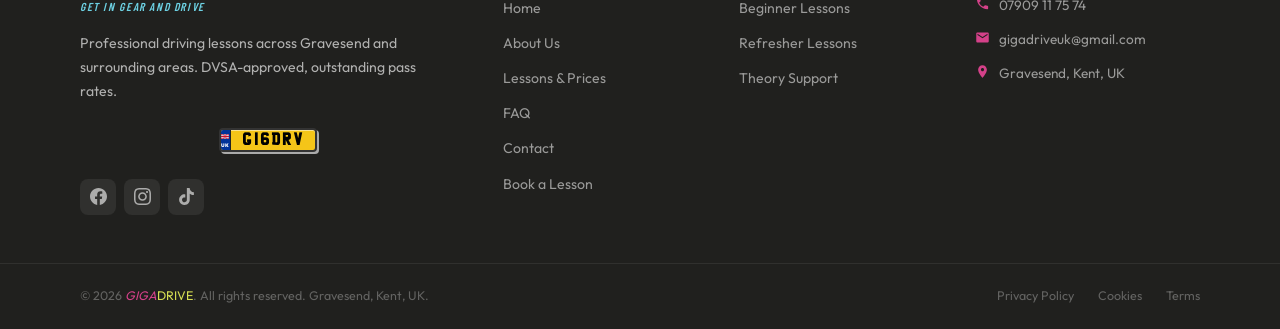
==== commit a2cd6d86: "Update about.html" ====
--- a/about.html
+++ b/about.html
@@ -199,7 +199,7 @@
           <h3>Mock Tests</h3>
         </div>
         <div class="card-body">
-          <p>Before your real test, we run full mock examinations on actual Gravesend and surrounding areas test routes so the real thing feels familiar, not frightening.</p>
+          <p>Before your real test, we run full mock examinations on actual Gillingham and surrounding areas test routes so the real thing feels familiar, not frightening.</p>
         </div>
       </div>
       <div class="card reveal">
